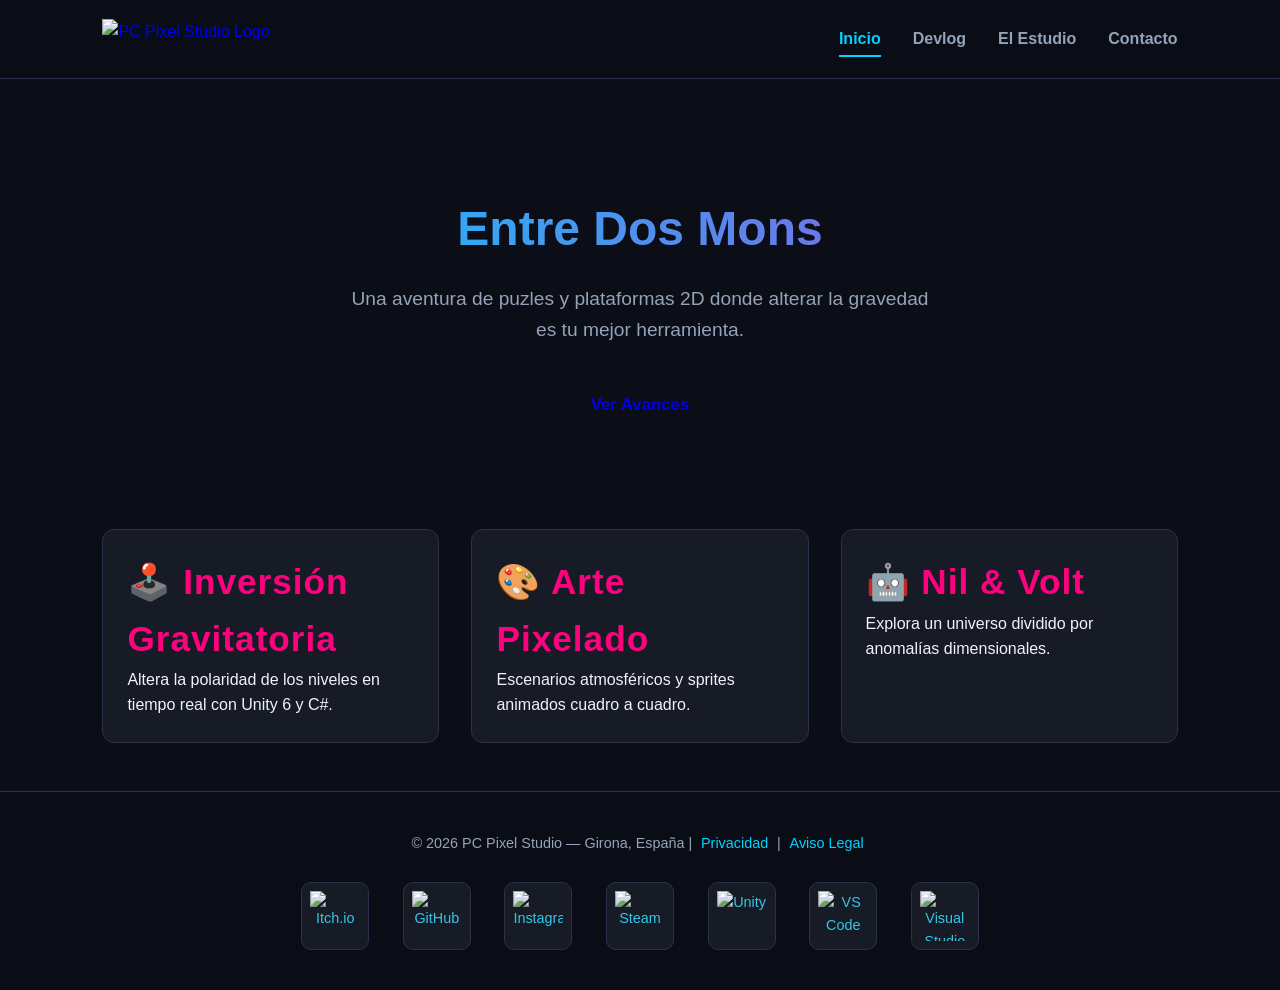
==== index.html @ dc9f1637 "Add files via upload" ====
<!DOCTYPE html>
<html lang="es">
<head>
  <meta charset="UTF-8">
  <meta name="viewport" content="width=device-width, initial-scale=1.0">
  <title>PC Pixel Studio | Entre Dos Mons</title>
  <link rel="stylesheet" href="style.css">


</head>
<body>

  <!-- BARRA DE NAVEGACIÓN CON EL LOGOTIPO -->
  <nav class="navbar">
    <a href="index.html" class="logo-link">
      <img src="LOGOTIP ESTUDIO.png" alt="PC Pixel Studio Logo" class="logo-img">
    </a>
    
    <ul class="nav-links">
      <li><a href="index.html" class="active">Inicio</a></li>
      <li><a href="devlog.html">Devlog</a></li>
      <li><a href="studio.html">El Estudio</a></li>
      <li><a href="contact.html">Contacto</a></li>
    </ul>
  </nav>

  <main>
    <section class="hero">
      <h1>Entre Dos Mons</h1>
      <p>Una aventura de puzles y plataformas 2D donde alterar la gravedad es tu mejor herramienta.</p>
      <a href="devlog.html" class="btn">Ver Avances</a>
    </section>

    

    <div class="grid">
      <div class="card">
        <h3>🕹️ Inversión Gravitatoria</h3>
        <p>Altera la polaridad de los niveles en tiempo real con Unity 6 y C#.</p>
      </div>
      <div class="card">
        <h3>🎨 Arte Pixelado</h3>
        <p>Escenarios atmosféricos y sprites animados cuadro a cuadro.</p>
      </div>
      <div class="card">
        <h3>🤖 Nil & Volt</h3>
        <p>Explora un universo dividido por anomalías dimensionales.</p>
      </div>
    </div>
  </main>

  

  <footer>
  <div class="footer-content">
    <p>&copy; 2026 PC Pixel Studio — Girona, España | <a href="privacy.html">Privacidad</a> | <a href="legal.html">Aviso Legal</a></p>
    
    <!-- Contenedor de iconos tecnológicos y de redes -->
    <div class="footer-icons">
      <a href="https://itch.io" target="_blank" title="Itch.io"><img src="iconos/icon-aviable-itchio.svg" alt="Itch.io"></a>
      <a href="https://github.com" target="_blank" title="GitHub"><img src="iconos/icon-github.png" alt="GitHub"></a>
      <a href="https://instagram.com/pcpixelstudio_oficial" target="_blank" title="Instagram"><img src="iconos/icon-instagram.png" alt="Instagram"></a>
      <a href="https://store.steampowered.com" target="_blank" title="Steam"><img src="iconos/icon-steam.png" alt="Steam"></a>
      <a href="https://unity.com" target="_blank" title="Unity 6"><img src="iconos/icon-unity.png" alt="Unity"></a>
      <a href="https://code.visualstudio.com" target="_blank" title="VS Code"><img src="iconos/icon-vscode.png" alt="VS Code"></a>
      <a href="https://visualstudio.microsoft.com" target="_blank" title="Visual Studio"><img src="iconos/icon-vstudio.png" alt="Visual Studio"></a>
    </div>
  </div>
</footer>

</body>
</html>
---- style.css ----
/* ==========================================
   PC PIXEL STUDIO — ESTILOS GLOBALES WEB
   ========================================== */

:root {
  --bg-color: #0b0d17;
  --card-bg: #161b26;
  --primary: #00d2ff;
  --accent: #9d4edd;
  --text-main: #f0f3f8;
  --text-muted: #94a3b8;
  --border: #2a324b;
}

/* 1. Alata (Cuerpo de texto y lectura general) */
@font-face {
    font-family: 'Alata';
    src: url('../fonts/Alata-Regular.ttf') format('truetype');
    font-weight: 400;
    font-style: normal;
    font-display: swap;
}

/* 2. Boogaloo (Titulares principales / Hero) */
@font-face {
    font-family: 'Boogaloo';
    src: url('../fonts/Boogaloo-Regular.ttf') format('truetype');
    font-weight: 400;
    font-style: normal;
    font-display: swap;
}
/* Lectura principal de la web */
body {
    font-family: 'Alata', sans-serif;
    font-size: 16px;
    line-height: 1.6;
    background-color: #1b1b2f;
    color: #e0e0e0;
}

/* Título de la cabecera / Banner */
h1, .hero-title {
    font-family: 'Boogaloo', cursive, sans-serif;
    font-size: 3.5rem;
    color: #00f5d4; /* Cian neón */
}

/* Títulos de sección estilo Pixel Art */
h2, h3, .pixel-header {
    font-family: 'Upheaval', sans-serif;
    font-size: 2.2rem;
    letter-spacing: 1px;
    color: #ff007f; /* Magenta neón */
}

/* Etiquetas, consolas de comandos o diálogos retro */
.dialogo-box, .retro-hud {
    font-family: 'VT323', monospace;
    font-size: 1.8rem;
    letter-spacing: 1.5px;
}

/* 3. VT323 (Estilo terminal 8-bit / Puntuación / Diálogos) */
@font-face {
    font-family: 'VT323';
    src: url('../fonts/VT323-Regular.ttf') format('truetype');
    font-weight: 400;
    font-style: normal;
    font-display: swap;
}

/* 4. Upheaval (Titulares Pixel Art Retro) */
@font-face {
    font-family: 'Upheaval';
    src: url('../fonts/upheavtt.ttf') format('truetype');
    font-weight: 400;
    font-style: normal;
    font-display: swap;
}

/* RESET GLOBAL (Se corrigió el '-' por '*') */
* {
  margin: 0;
  padding: 0;
  box-sizing: border-box;
  font-family: 'Segoe UI', Tahoma, Geneva, Verdana, sans-serif;
}

body {
  background-color: var(--bg-color);
  color: var(--text-main);
  min-height: 100vh;
  display: flex;
  flex-direction: column;
}

/* NAVBAR MULTIPÁGINA */
.navbar {
  display: flex;
  justify-content: space-between;
  align-items: center;
  padding: 1.2rem 8%;
  background: rgba(11, 13, 23, 0.9);
  backdrop-filter: blur(10px);
  border-bottom: 1px solid var(--border);
  position: sticky;
  top: 0;
  z-index: 1000;
  transition: all 0.3s ease;
}

.logo {
  font-size: 1.4rem;
  font-weight: 800;
  color: var(--primary);
  text-decoration: none;
  letter-spacing: 1px;
}

/* ESTILOS PARA EL LOGOTIPO EN LA NAVBAR */
.logo-link {
  display: inline-flex;
  align-items: center;
  text-decoration: none;
}

.logo-img {
  height: 40px; /* Ajusta la altura según lo grande o pequeño que sea tu diseño */
  width: auto;
  object-fit: contain;
  transition: transform 0.3s ease;
}

.logo-img:hover {
  transform: scale(1.05);
}

.logo span {
  color: var(--accent);
}

.nav-links {
  display: flex;
  list-style: none;
  gap: 2rem;
}

.nav-links a {
  color: var(--text-muted);
  text-decoration: none;
  font-size: 1rem;
  font-weight: 600;
  transition: all 0.3s ease;
  padding: 0.5rem 0;
}

.nav-links a:hover,
.nav-links a.active {
  color: var(--primary);
  border-bottom: 2px solid var(--primary);
}

/* MAIN CONTENT */
main {
  flex: 1;
  padding: 3rem 8%;
}

.hero {
  text-align: center;
  padding: 4rem 1rem;
}

.hero h1 {
  font-size: 3rem;
  margin-bottom: 1rem;
  background: linear-gradient(90deg, var(--primary), var(--accent));
  -webkit-background-clip: text;
  -webkit-text-fill-color: transparent;
}

.hero p {
  color: var(--text-muted);
  font-size: 1.2rem;
  max-width: 600px;
  margin: 0 auto 2rem;
}

/* HERO SECTION & ANOMALÍA DIMENSIONAL */
.hero-section {
  position: relative;
  width: 100%;
  min-height: 80vh;
  display: flex;
  justify-content: center;
  align-items: center;
  text-align: center;
  overflow: hidden;
  background: radial-gradient(circle at center, #131726 0%, #0b0d17 100%);
  margin: -3rem -8.7% 2rem -8.7%; /* Ajuste para ocupar todo el ancho */
}

#anomaly-canvas {
  position: absolute;
  top: 0;
  left: 0;
  width: 100%;
  height: 100%;
  z-index: 1;
  pointer-events: none;
}

.hero-content {
  position: relative;
  z-index: 2;
  max-width: 800px;
  padding: 2.5rem;
  background: rgba(22, 27, 38, 0.5);
  backdrop-filter: blur(12px);
  border: 1px solid rgba(0, 210, 255, 0.2);
  border-radius: 20px;
  box-shadow: 0 0 40px rgba(0, 210, 255, 0.1);
}

.badge {
  display: inline-block;
  padding: 0.4rem 1rem;
  background: rgba(157, 78, 221, 0.2);
  border: 1px solid var(--accent);
  color: #c77dff;
  border-radius: 50px;
  font-size: 0.85rem;
  font-weight: 700;
  letter-spacing: 1.5px;
  margin-bottom: 1.5rem;
  text-transform: uppercase;
}

.hero-title {
  font-size: 3.8rem;
  font-weight: 900;
  letter-spacing: 2px;
  margin-bottom: 1rem;
  background: linear-gradient(135deg, #00d2ff 0%, #9d4edd 100%);
  -webkit-background-clip: text;
  -webkit-text-fill-color: transparent;
  text-shadow: 0 0 30px rgba(0, 210, 255, 0.3);
}

.hero-subtitle {
  color: var(--text-muted);
  font-size: 1.25rem;
  line-height: 1.6;
  margin-bottom: 2.5rem;
}

/* CARDS & GRID */
.grid {
  display: grid;
  grid-template-columns: repeat(auto-fit, minmax(280px, 1fr));
  gap: 2rem;
  margin-top: 2rem;
}

.card {
  background: var(--card-bg);
  border: 1px solid var(--border);
  border-radius: 12px;
  padding: 1.5rem;
  transition: transform 0.3s ease, border-color 0.3s ease;
}

.card:hover {
  transform: translateY(-5px);
  border-color: var(--primary);
}

/* BOTONES CON EFECTO GLOW (Fusionados y unificados) */
.hero-buttons {
  display: flex;
  gap: 1.5rem;
  justify-content: center;
  flex-wrap: wrap;
}

.btn {
  display: inline-flex;
  align-items: center;
  gap: 0.6rem;
  padding: 0.9rem 2.2rem;
  font-size: 1.05rem;
  font-weight: 700;
  border-radius: 10px;
  text-decoration: none;
  transition: all 0.3s ease;
  cursor: pointer;
  border: none;
}

.btn-primary {
  background: linear-gradient(90deg, #00d2ff, #0077ff);
  color: #0b0d17;
  box-shadow: 0 0 20px rgba(0, 210, 255, 0.4);
}

.btn-primary:hover {
  transform: translateY(-3px);
  box-shadow: 0 0 35px rgba(0, 210, 255, 0.7);
  opacity: 0.95;
}

.btn-secondary {
  background: rgba(22, 27, 38, 0.8);
  color: var(--text-main);
  border: 1px solid var(--border);
}

.btn-secondary:hover {
  transform: translateY(-3px);
  border-color: var(--accent);
  box-shadow: 0 0 25px rgba(157, 78, 221, 0.4);
  color: #c77dff;
}

/* FOOTER & SOCIAL/TECH ICONS */
footer {
  text-align: center;
  padding: 2.5rem 2rem;
  border-top: 1px solid var(--border);
  background: rgba(11, 13, 23, 0.95);
  color: var(--text-muted);
  font-size: 0.9rem;
}

.footer-content {
  display: flex;
  flex-direction: column;
  align-items: center;
  gap: 1.2rem;
  max-width: 1200px;
  margin: 0 auto;
}

.footer-icons {
  display: flex;
  justify-content: center;
  align-items: center;
  gap: 1.5rem;
  flex-wrap: wrap;
  margin-top: 0.5rem;
}

.footer-icons a {
  display: inline-flex;
  padding: 0.5rem;
  background: var(--card-bg);
  border: 1px solid var(--border);
  border-radius: 10px;
  transition: all 0.3s ease;
}

.footer-icons img {
  width: 50px;
  height: 50px;
  object-fit: contain;
  filter: grayscale(30%);
  transition: filter 0.3s ease;
}

.footer-icons a:hover {
  transform: translateY(-4px);
  border-color: var(--primary);
  box-shadow: 0 0 15px rgba(0, 210, 255, 0.3);
}

.footer-icons a:hover img {
  filter: grayscale(0%);
}

/* PÁGINAS LEGALES (PRIVACIDAD & AVISO LEGAL) */
.legal-container {
  max-width: 900px;
  margin: 0 auto;
  padding: 2rem;
  background: var(--card-bg);
  border: 1px solid var(--border);
  border-radius: 16px;
  box-shadow: 0 0 30px rgba(0, 0, 0, 0.4);
}

.legal-container h1 {
  font-size: 2.5rem;
  color: var(--primary);
  margin-bottom: 0.5rem;
}

.last-update {
  color: var(--text-muted);
  font-size: 0.9rem;
  margin-bottom: 2rem;
  border-bottom: 1px solid var(--border);
  padding-bottom: 1rem;
}

.legal-content h2 {
  font-size: 1.4rem;
  color: #c77dff;
  margin: 1.8rem 0 0.8rem 0;
}

.legal-content p {
  color: var(--text-main);
  line-height: 1.7;
  margin-bottom: 1rem;
}

.legal-content ul {
  margin: 0.8rem 0 1.2rem 1.5rem;
  color: var(--text-muted);
}

.legal-content li {
  margin-bottom: 0.5rem;
  line-height: 1.6;
}

footer a {
  color: var(--primary);
  text-decoration: none;
  margin: 0 0.3rem;
  transition: color 0.3s ease;
}

footer a:hover {
  color: var(--accent);
  text-decoration: underline;
}

/* Contenedor del cargador */
.css-loader {
  position: relative;
  width: 80px;
  height: 80px;
}

/* Barras con color violeta neón y sombra brillante */
.css-loader div {
  position: absolute;
  width: 8px;
  height: 22px;
  background: #7c6fff;
  border-radius: 4px;
  top: 0;
  left: 50%;
  margin-left: -4px;
  transform-origin: 50% 40px;
  box-shadow: 0 0 10px rgba(124, 111, 255, 0.6);
  animation: fade 0.8s linear infinite;
}

.css-loader div:nth-child(1) { transform: rotate(0deg); animation-delay: 0s; }
.css-loader div:nth-child(2) { transform: rotate(45deg); animation-delay: 0.1s; }
.css-loader div:nth-child(3) { transform: rotate(90deg); animation-delay: 0.2s; }
.css-loader div:nth-child(4) { transform: rotate(135deg); animation-delay: 0.3s; }
.css-loader div:nth-child(5) { transform: rotate(180deg); animation-delay: 0.4s; }
.css-loader div:nth-child(6) { transform: rotate(225deg); animation-delay: 0.5s; }
.css-loader div:nth-child(7) { transform: rotate(270deg); animation-delay: 0.6s; }
.css-loader div:nth-child(8) { transform: rotate(315deg); animation-delay: 0.7s; }

@keyframes fade {
  0%, 39%, 100% { opacity: 0.15; }
  40% { opacity: 1; filter: drop-shadow(0 0 8px #7c6fff); }
}
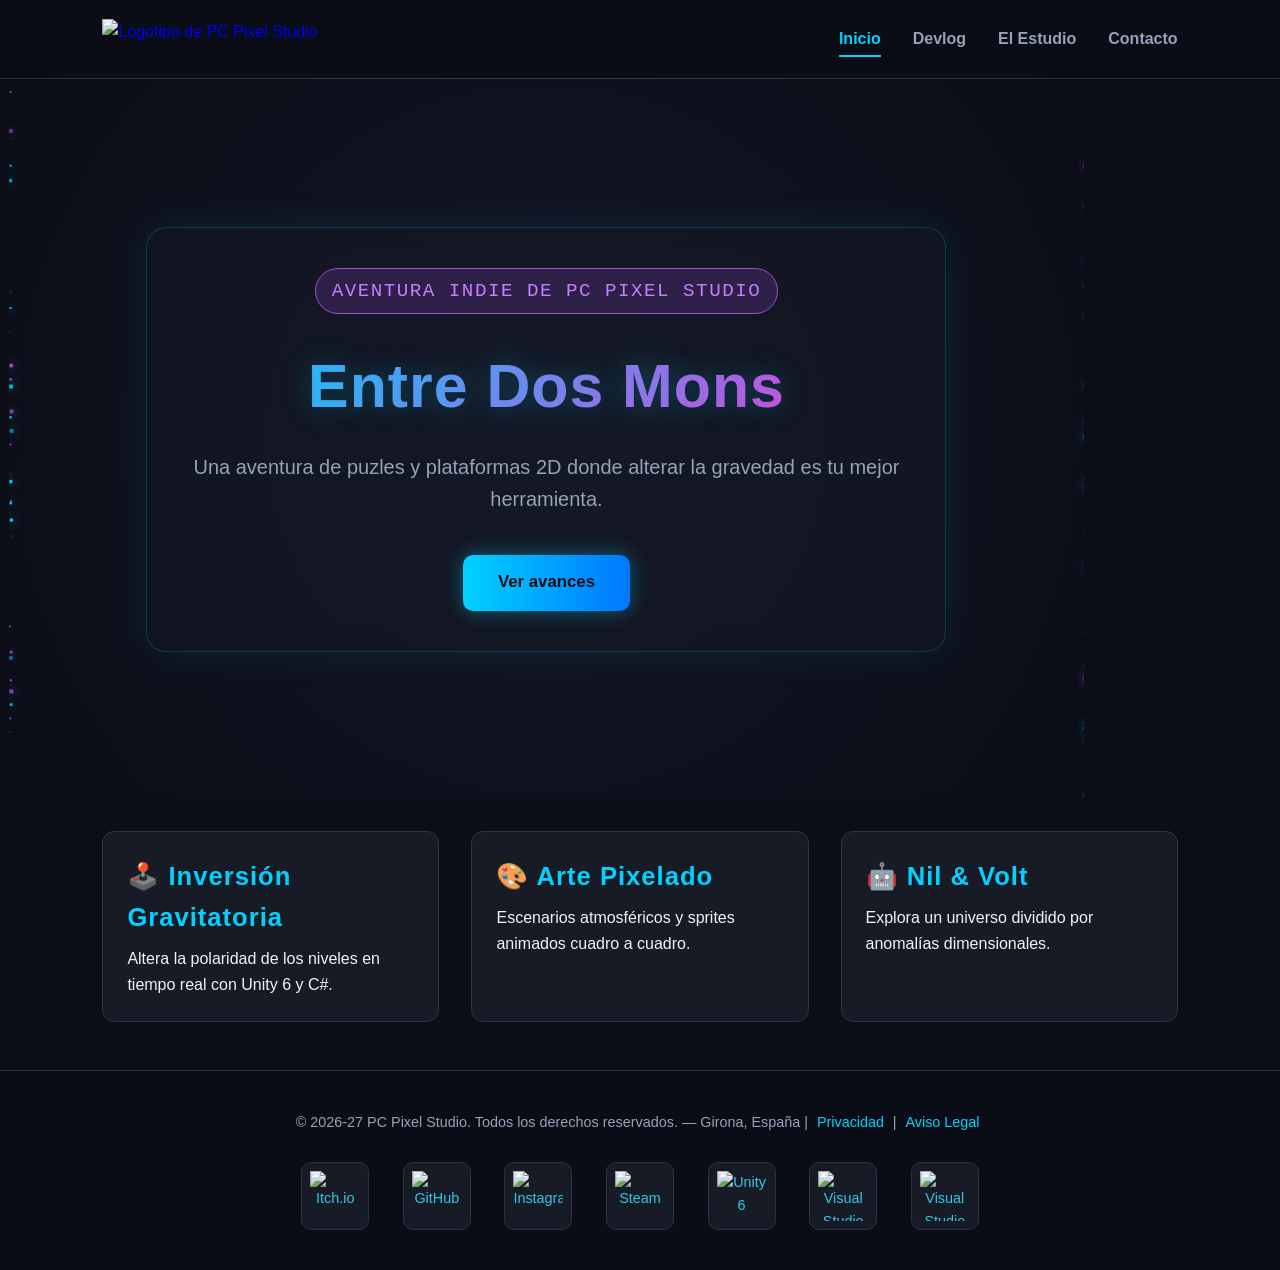
==== commit 6de5f6a4: "PRIMERA SUBIDA!" ====
--- a/index.html
+++ b/index.html
@@ -3,70 +3,74 @@
 <head>
   <meta charset="UTF-8">
   <meta name="viewport" content="width=device-width, initial-scale=1.0">
+  <meta name="description" content="Descubre Entre Dos Mons, la aventura indie de puzles y plataformas 2D de PC Pixel Studio donde alterar la gravedad cambia cada nivel.">
+  <meta property="og:title" content="Entre Dos Mons | PC Pixel Studio">
+  <meta property="og:description" content="Una aventura indie de puzles y plataformas 2D donde alterar la gravedad es tu mejor herramienta.">
+  <meta property="og:type" content="website">
   <title>PC Pixel Studio | Entre Dos Mons</title>
   <link rel="stylesheet" href="style.css">
-
-
 </head>
 <body>
+  <header>
+    <nav class="navbar" aria-label="Navegación principal">
+      <a href="index.html" class="logo-link" aria-label="PC Pixel Studio, página de inicio">
+        <img src="estudio/LOGOTIP ESTUDIO.png" alt="Logotipo de PC Pixel Studio" class="logo-img">
+      </a>
 
-  <!-- BARRA DE NAVEGACIÓN CON EL LOGOTIPO -->
-  <nav class="navbar">
-    <a href="index.html" class="logo-link">
-      <img src="LOGOTIP ESTUDIO.png" alt="PC Pixel Studio Logo" class="logo-img">
-    </a>
-    
-    <ul class="nav-links">
-      <li><a href="index.html" class="active">Inicio</a></li>
-      <li><a href="devlog.html">Devlog</a></li>
-      <li><a href="studio.html">El Estudio</a></li>
-      <li><a href="contact.html">Contacto</a></li>
-    </ul>
-  </nav>
+      <ul class="nav-links">
+        <li><a href="index.html" class="active" aria-current="page">Inicio</a></li>
+        <li><a href="devlog.html">Devlog</a></li>
+        <li><a href="studio.html">El Estudio</a></li>
+        <li><a href="contact.html">Contacto</a></li>
+      </ul>
+    </nav>
+  </header>
 
   <main>
-    <section class="hero">
-      <h1>Entre Dos Mons</h1>
-      <p>Una aventura de puzles y plataformas 2D donde alterar la gravedad es tu mejor herramienta.</p>
-      <a href="devlog.html" class="btn">Ver Avances</a>
+    <section class="hero-section" aria-labelledby="hero-title">
+      <canvas id="anomaly-canvas" aria-hidden="true"></canvas>
+      <div class="hero-content">
+        <span class="badge">Aventura indie de PC Pixel Studio</span>
+        <h1 id="hero-title" class="hero-title">Entre Dos Mons</h1>
+        <p class="hero-subtitle">Una aventura de puzles y plataformas 2D donde alterar la gravedad es tu mejor herramienta.</p>
+        <div class="hero-buttons">
+          <a href="devlog.html" class="btn btn-primary">Ver avances</a>
+        </div>
+      </div>
     </section>
 
-    
-
-    <div class="grid">
-      <div class="card">
+    <section class="grid" aria-label="Características principales del juego">
+      <article class="card">
         <h3>🕹️ Inversión Gravitatoria</h3>
         <p>Altera la polaridad de los niveles en tiempo real con Unity 6 y C#.</p>
-      </div>
-      <div class="card">
+      </article>
+      <article class="card">
         <h3>🎨 Arte Pixelado</h3>
         <p>Escenarios atmosféricos y sprites animados cuadro a cuadro.</p>
-      </div>
-      <div class="card">
+      </article>
+      <article class="card">
         <h3>🤖 Nil & Volt</h3>
         <p>Explora un universo dividido por anomalías dimensionales.</p>
-      </div>
-    </div>
+      </article>
+    </section>
   </main>
 
-  
+  <footer>
+    <div class="footer-content">
+      <p>&copy; 2026-27 PC Pixel Studio. Todos los derechos reservados. — Girona, España | <a href="privacy.html">Privacidad</a> | <a href="legal.html">Aviso Legal</a></p>
 
-  <footer>
-  <div class="footer-content">
-    <p>&copy; 2026 PC Pixel Studio — Girona, España | <a href="privacy.html">Privacidad</a> | <a href="legal.html">Aviso Legal</a></p>
-    
-    <!-- Contenedor de iconos tecnológicos y de redes -->
-    <div class="footer-icons">
-      <a href="https://itch.io" target="_blank" title="Itch.io"><img src="iconos/icon-aviable-itchio.svg" alt="Itch.io"></a>
-      <a href="https://github.com" target="_blank" title="GitHub"><img src="iconos/icon-github.png" alt="GitHub"></a>
-      <a href="https://instagram.com/pcpixelstudio_oficial" target="_blank" title="Instagram"><img src="iconos/icon-instagram.png" alt="Instagram"></a>
-      <a href="https://store.steampowered.com" target="_blank" title="Steam"><img src="iconos/icon-steam.png" alt="Steam"></a>
-      <a href="https://unity.com" target="_blank" title="Unity 6"><img src="iconos/icon-unity.png" alt="Unity"></a>
-      <a href="https://code.visualstudio.com" target="_blank" title="VS Code"><img src="iconos/icon-vscode.png" alt="VS Code"></a>
-      <a href="https://visualstudio.microsoft.com" target="_blank" title="Visual Studio"><img src="iconos/icon-vstudio.png" alt="Visual Studio"></a>
+      <nav class="footer-icons" aria-label="Redes sociales y herramientas">
+        <a href="https://itch.io" target="_blank" rel="noopener noreferrer" title="Itch.io" aria-label="Visitar PC Pixel Studio en Itch.io"><img src="iconos/icon-aviable-itchio.svg" alt="Itch.io"></a>
+        <a href="https://github.com" target="_blank" rel="noopener noreferrer" title="GitHub" aria-label="Visitar PC Pixel Studio en GitHub"><img src="iconos/icon-github.png" alt="GitHub"></a>
+        <a href="https://instagram.com/pcpixelstudio_oficial" target="_blank" rel="noopener noreferrer" title="Instagram" aria-label="Visitar PC Pixel Studio en Instagram"><img src="iconos/icon-instagram.png" alt="Instagram"></a>
+        <a href="https://store.steampowered.com" target="_blank" rel="noopener noreferrer" title="Steam" aria-label="Visitar Steam"><img src="iconos/icon-steam.png" alt="Steam"></a>
+        <a href="https://unity.com" target="_blank" rel="noopener noreferrer" title="Unity 6" aria-label="Visitar Unity 6"><img src="iconos/icon-unity.png" alt="Unity 6"></a>
+        <a href="https://code.visualstudio.com" target="_blank" rel="noopener noreferrer" title="VS Code" aria-label="Visitar Visual Studio Code"><img src="iconos/icon-vscode.png" alt="Visual Studio Code"></a>
+        <a href="https://visualstudio.microsoft.com" target="_blank" rel="noopener noreferrer" title="Visual Studio" aria-label="Visitar Visual Studio"><img src="iconos/icon-vstudio.png" alt="Visual Studio"></a>
+      </nav>
     </div>
-  </div>
-</footer>
+  </footer>
 
+  <script src="script.js"></script>
 </body>
 </html>
--- a/style.css
+++ b/style.css
@@ -12,78 +12,54 @@
   --border: #2a324b;
 }
 
+/* ==========================================
+   CARGA DE FUENTES LOCALES (@font-face)
+   ========================================== */
+
 /* 1. Alata (Cuerpo de texto y lectura general) */
 @font-face {
-    font-family: 'Alata';
-    src: url('../fonts/Alata-Regular.ttf') format('truetype');
-    font-weight: 400;
-    font-style: normal;
-    font-display: swap;
-}
-
-/* 2. Boogaloo (Titulares principales / Hero) */
+  font-family: 'Alata';
+  src: url('fonts/Alata-Regular.ttf') format('truetype');
+  font-weight: 400;
+  font-style: normal;
+  font-display: swap;
+}
+
+/* 2. Boogaloo (Titulares principales / Hero / Logotipos) */
 @font-face {
-    font-family: 'Boogaloo';
-    src: url('../fonts/Boogaloo-Regular.ttf') format('truetype');
-    font-weight: 400;
-    font-style: normal;
-    font-display: swap;
-}
-/* Lectura principal de la web */
-body {
-    font-family: 'Alata', sans-serif;
-    font-size: 16px;
-    line-height: 1.6;
-    background-color: #1b1b2f;
-    color: #e0e0e0;
-}
-
-/* Título de la cabecera / Banner */
-h1, .hero-title {
-    font-family: 'Boogaloo', cursive, sans-serif;
-    font-size: 3.5rem;
-    color: #00f5d4; /* Cian neón */
-}
-
-/* Títulos de sección estilo Pixel Art */
-h2, h3, .pixel-header {
-    font-family: 'Upheaval', sans-serif;
-    font-size: 2.2rem;
-    letter-spacing: 1px;
-    color: #ff007f; /* Magenta neón */
-}
-
-/* Etiquetas, consolas de comandos o diálogos retro */
-.dialogo-box, .retro-hud {
-    font-family: 'VT323', monospace;
-    font-size: 1.8rem;
-    letter-spacing: 1.5px;
-}
-
-/* 3. VT323 (Estilo terminal 8-bit / Puntuación / Diálogos) */
+  font-family: 'Boogaloo';
+  src: url('fonts/Boogaloo-Regular.ttf') format('truetype');
+  font-weight: 400;
+  font-style: normal;
+  font-display: swap;
+}
+
+/* 3. VT323 (Estilo terminal 8-bit / Badges / HUD) */
 @font-face {
-    font-family: 'VT323';
-    src: url('../fonts/VT323-Regular.ttf') format('truetype');
-    font-weight: 400;
-    font-style: normal;
-    font-display: swap;
-}
-
-/* 4. Upheaval (Titulares Pixel Art Retro) */
+  font-family: 'VT323';
+  src: url('fonts/VT323-Regular.ttf') format('truetype');
+  font-weight: 400;
+  font-style: normal;
+  font-display: swap;
+}
+
+/* 4. Upheaval (Titulares Pixel Art Retro para H2 y H3) */
 @font-face {
-    font-family: 'Upheaval';
-    src: url('../fonts/upheavtt.ttf') format('truetype');
-    font-weight: 400;
-    font-style: normal;
-    font-display: swap;
-}
-
-/* RESET GLOBAL (Se corrigió el '-' por '*') */
+  font-family: 'Upheaval';
+  src: url('fonts/upheavtt.ttf') format('truetype');
+  font-weight: 400;
+  font-style: normal;
+  font-display: swap;
+}
+
+/* ==========================================
+   RESET & JERARQUÍA DE TIPOGRAFÍAS
+   ========================================== */
+
 * {
   margin: 0;
   padding: 0;
   box-sizing: border-box;
-  font-family: 'Segoe UI', Tahoma, Geneva, Verdana, sans-serif;
 }
 
 body {
@@ -92,6 +68,26 @@
   min-height: 100vh;
   display: flex;
   flex-direction: column;
+  font-family: 'Alata', sans-serif;
+  font-size: 16px;
+  line-height: 1.6;
+}
+
+/* Asignación global de fuentes por jerarquía */
+h1, .hero-title, .logo {
+  font-family: 'Boogaloo', cursive, sans-serif;
+  letter-spacing: 1px;
+}
+
+h2, h3, .pixel-header {
+  font-family: 'Upheaval', sans-serif;
+  letter-spacing: 1px;
+}
+
+small, .badge, .retro-hud, .dialogo-box {
+  font-family: 'VT323', monospace;
+  font-size: 1.2rem;
+  letter-spacing: 1.5px;
 }
 
 /* NAVBAR MULTIPÁGINA */
@@ -110,14 +106,12 @@
 }
 
 .logo {
-  font-size: 1.4rem;
+  font-size: 1.6rem;
   font-weight: 800;
   color: var(--primary);
   text-decoration: none;
-  letter-spacing: 1px;
-}
-
-/* ESTILOS PARA EL LOGOTIPO EN LA NAVBAR */
+}
+
 .logo-link {
   display: inline-flex;
   align-items: center;
@@ -125,7 +119,7 @@
 }
 
 .logo-img {
-  height: 40px; /* Ajusta la altura según lo grande o pequeño que sea tu diseño */
+  height: 40px;
   width: auto;
   object-fit: contain;
   transition: transform 0.3s ease;
@@ -172,7 +166,7 @@
 }
 
 .hero h1 {
-  font-size: 3rem;
+  font-size: 3.5rem;
   margin-bottom: 1rem;
   background: linear-gradient(90deg, var(--primary), var(--accent));
   -webkit-background-clip: text;
@@ -197,7 +191,7 @@
   text-align: center;
   overflow: hidden;
   background: radial-gradient(circle at center, #131726 0%, #0b0d17 100%);
-  margin: -3rem -8.7% 2rem -8.7%; /* Ajuste para ocupar todo el ancho */
+  margin: -3rem -8.7% 2rem -8.7%;
 }
 
 #anomaly-canvas {
@@ -229,9 +223,6 @@
   border: 1px solid var(--accent);
   color: #c77dff;
   border-radius: 50px;
-  font-size: 0.85rem;
-  font-weight: 700;
-  letter-spacing: 1.5px;
   margin-bottom: 1.5rem;
   text-transform: uppercase;
 }
@@ -239,9 +230,9 @@
 .hero-title {
   font-size: 3.8rem;
   font-weight: 900;
-  letter-spacing: 2px;
   margin-bottom: 1rem;
-  background: linear-gradient(135deg, #00d2ff 0%, #9d4edd 100%);
+  background: linear-gradient(135deg, #00d2ff 0%, #ff2bd6 100%);
+  background-clip: text;
   -webkit-background-clip: text;
   -webkit-text-fill-color: transparent;
   text-shadow: 0 0 30px rgba(0, 210, 255, 0.3);
@@ -275,7 +266,13 @@
   border-color: var(--primary);
 }
 
-/* BOTONES CON EFECTO GLOW (Fusionados y unificados) */
+.card h3 {
+  font-size: 1.6rem;
+  color: var(--primary);
+  margin-bottom: 0.5rem;
+}
+
+/* BOTONES */
 .hero-buttons {
   display: flex;
   gap: 1.5rem;
@@ -322,7 +319,7 @@
   color: #c77dff;
 }
 
-/* FOOTER & SOCIAL/TECH ICONS */
+/* FOOTER */
 footer {
   text-align: center;
   padding: 2.5rem 2rem;
@@ -377,7 +374,19 @@
   filter: grayscale(0%);
 }
 
-/* PÁGINAS LEGALES (PRIVACIDAD & AVISO LEGAL) */
+footer a {
+  color: var(--primary);
+  text-decoration: none;
+  margin: 0 0.3rem;
+  transition: color 0.3s ease;
+}
+
+footer a:hover {
+  color: var(--accent);
+  text-decoration: underline;
+}
+
+/* PÁGINAS LEGALES */
 .legal-container {
   max-width: 900px;
   margin: 0 auto;
@@ -403,7 +412,7 @@
 }
 
 .legal-content h2 {
-  font-size: 1.4rem;
+  font-size: 1.6rem;
   color: #c77dff;
   margin: 1.8rem 0 0.8rem 0;
 }
@@ -422,52 +431,4 @@
 .legal-content li {
   margin-bottom: 0.5rem;
   line-height: 1.6;
-}
-
-footer a {
-  color: var(--primary);
-  text-decoration: none;
-  margin: 0 0.3rem;
-  transition: color 0.3s ease;
-}
-
-footer a:hover {
-  color: var(--accent);
-  text-decoration: underline;
-}
-
-/* Contenedor del cargador */
-.css-loader {
-  position: relative;
-  width: 80px;
-  height: 80px;
-}
-
-/* Barras con color violeta neón y sombra brillante */
-.css-loader div {
-  position: absolute;
-  width: 8px;
-  height: 22px;
-  background: #7c6fff;
-  border-radius: 4px;
-  top: 0;
-  left: 50%;
-  margin-left: -4px;
-  transform-origin: 50% 40px;
-  box-shadow: 0 0 10px rgba(124, 111, 255, 0.6);
-  animation: fade 0.8s linear infinite;
-}
-
-.css-loader div:nth-child(1) { transform: rotate(0deg); animation-delay: 0s; }
-.css-loader div:nth-child(2) { transform: rotate(45deg); animation-delay: 0.1s; }
-.css-loader div:nth-child(3) { transform: rotate(90deg); animation-delay: 0.2s; }
-.css-loader div:nth-child(4) { transform: rotate(135deg); animation-delay: 0.3s; }
-.css-loader div:nth-child(5) { transform: rotate(180deg); animation-delay: 0.4s; }
-.css-loader div:nth-child(6) { transform: rotate(225deg); animation-delay: 0.5s; }
-.css-loader div:nth-child(7) { transform: rotate(270deg); animation-delay: 0.6s; }
-.css-loader div:nth-child(8) { transform: rotate(315deg); animation-delay: 0.7s; }
-
-@keyframes fade {
-  0%, 39%, 100% { opacity: 0.15; }
-  40% { opacity: 1; filter: drop-shadow(0 0 8px #7c6fff); }
 }
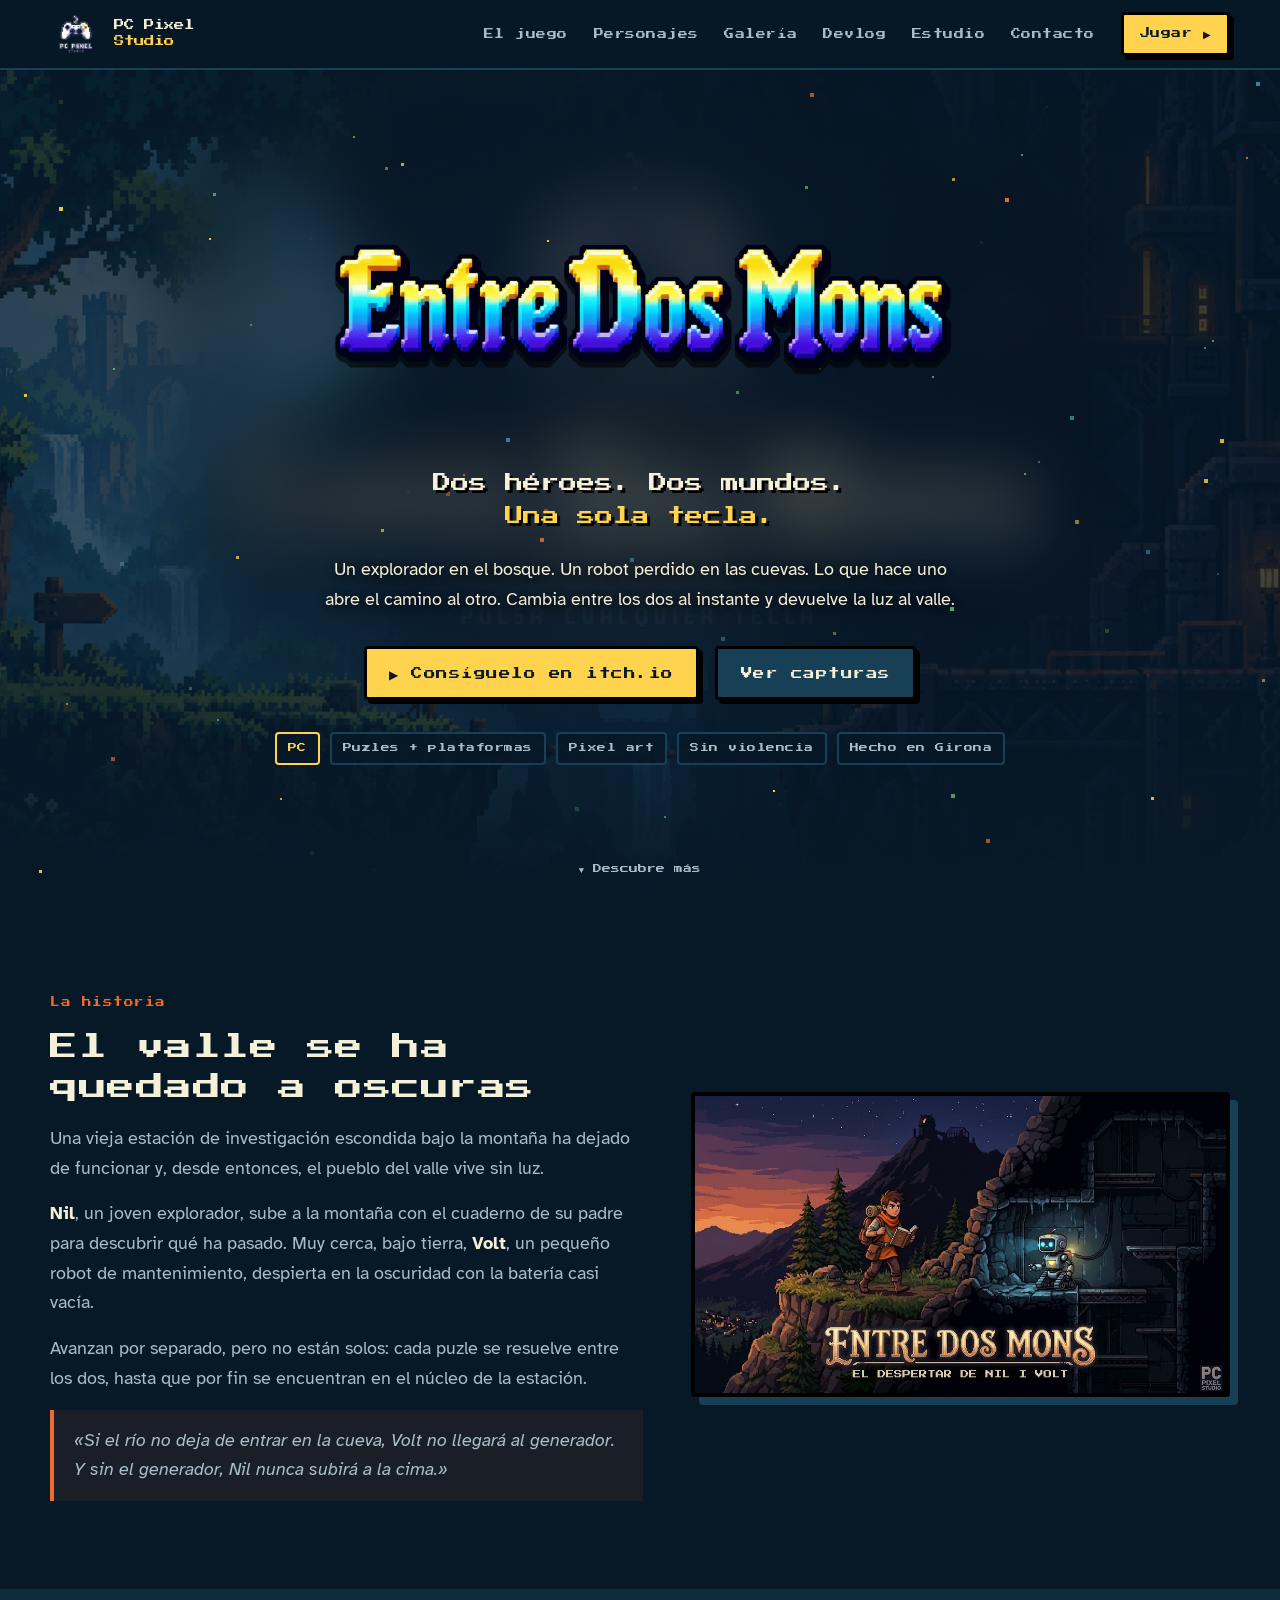
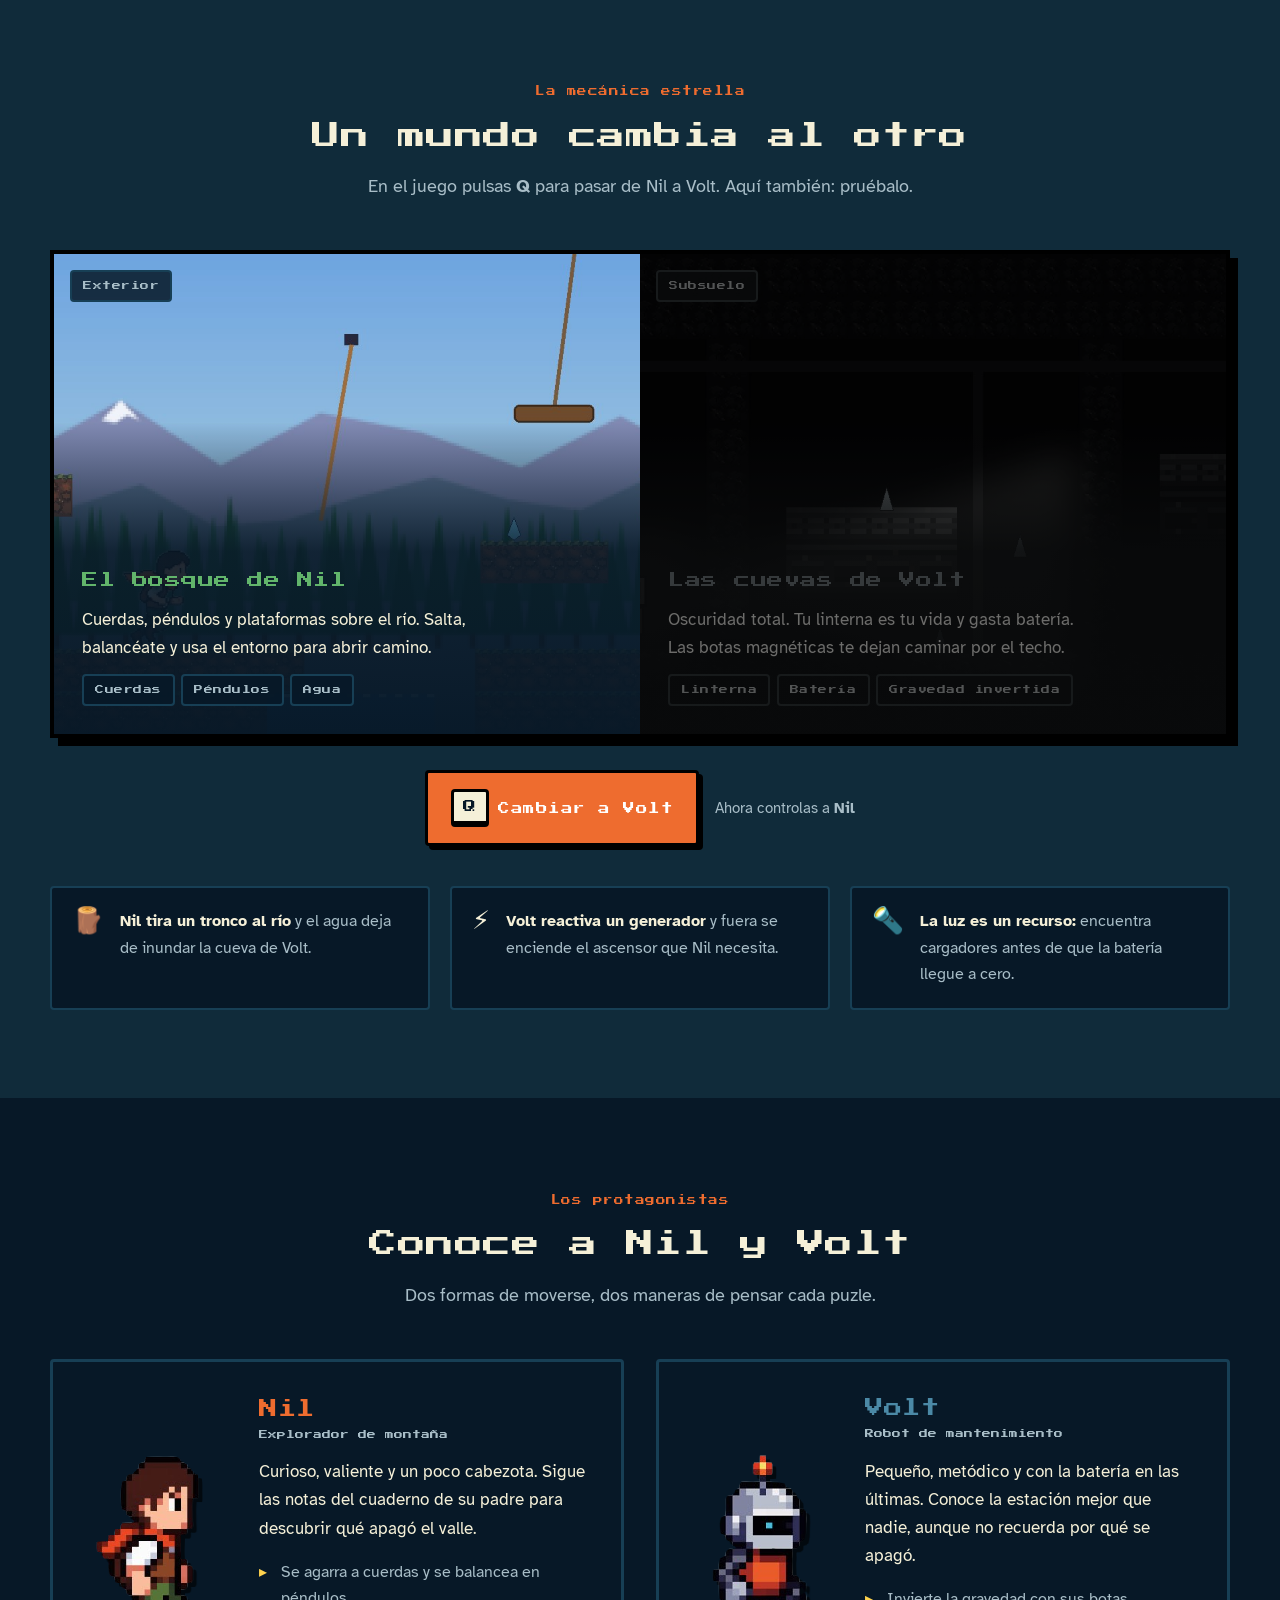
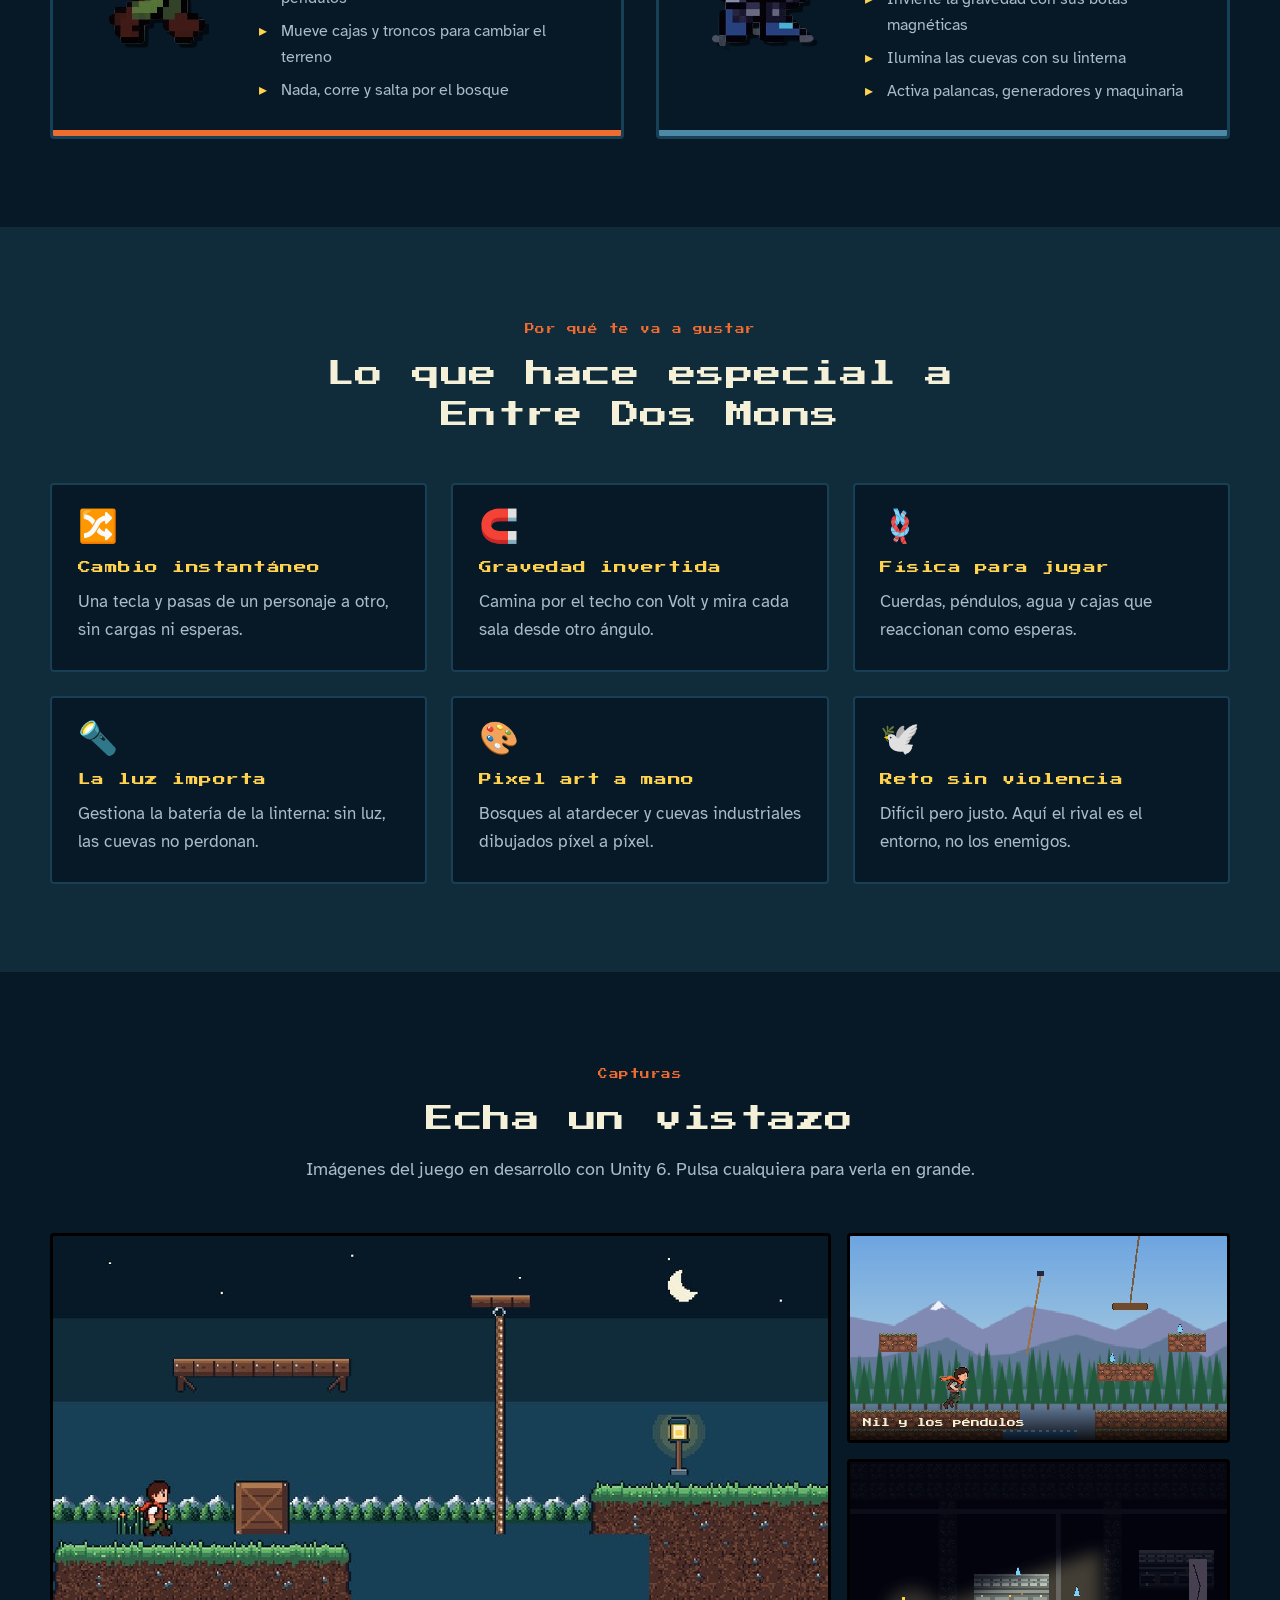
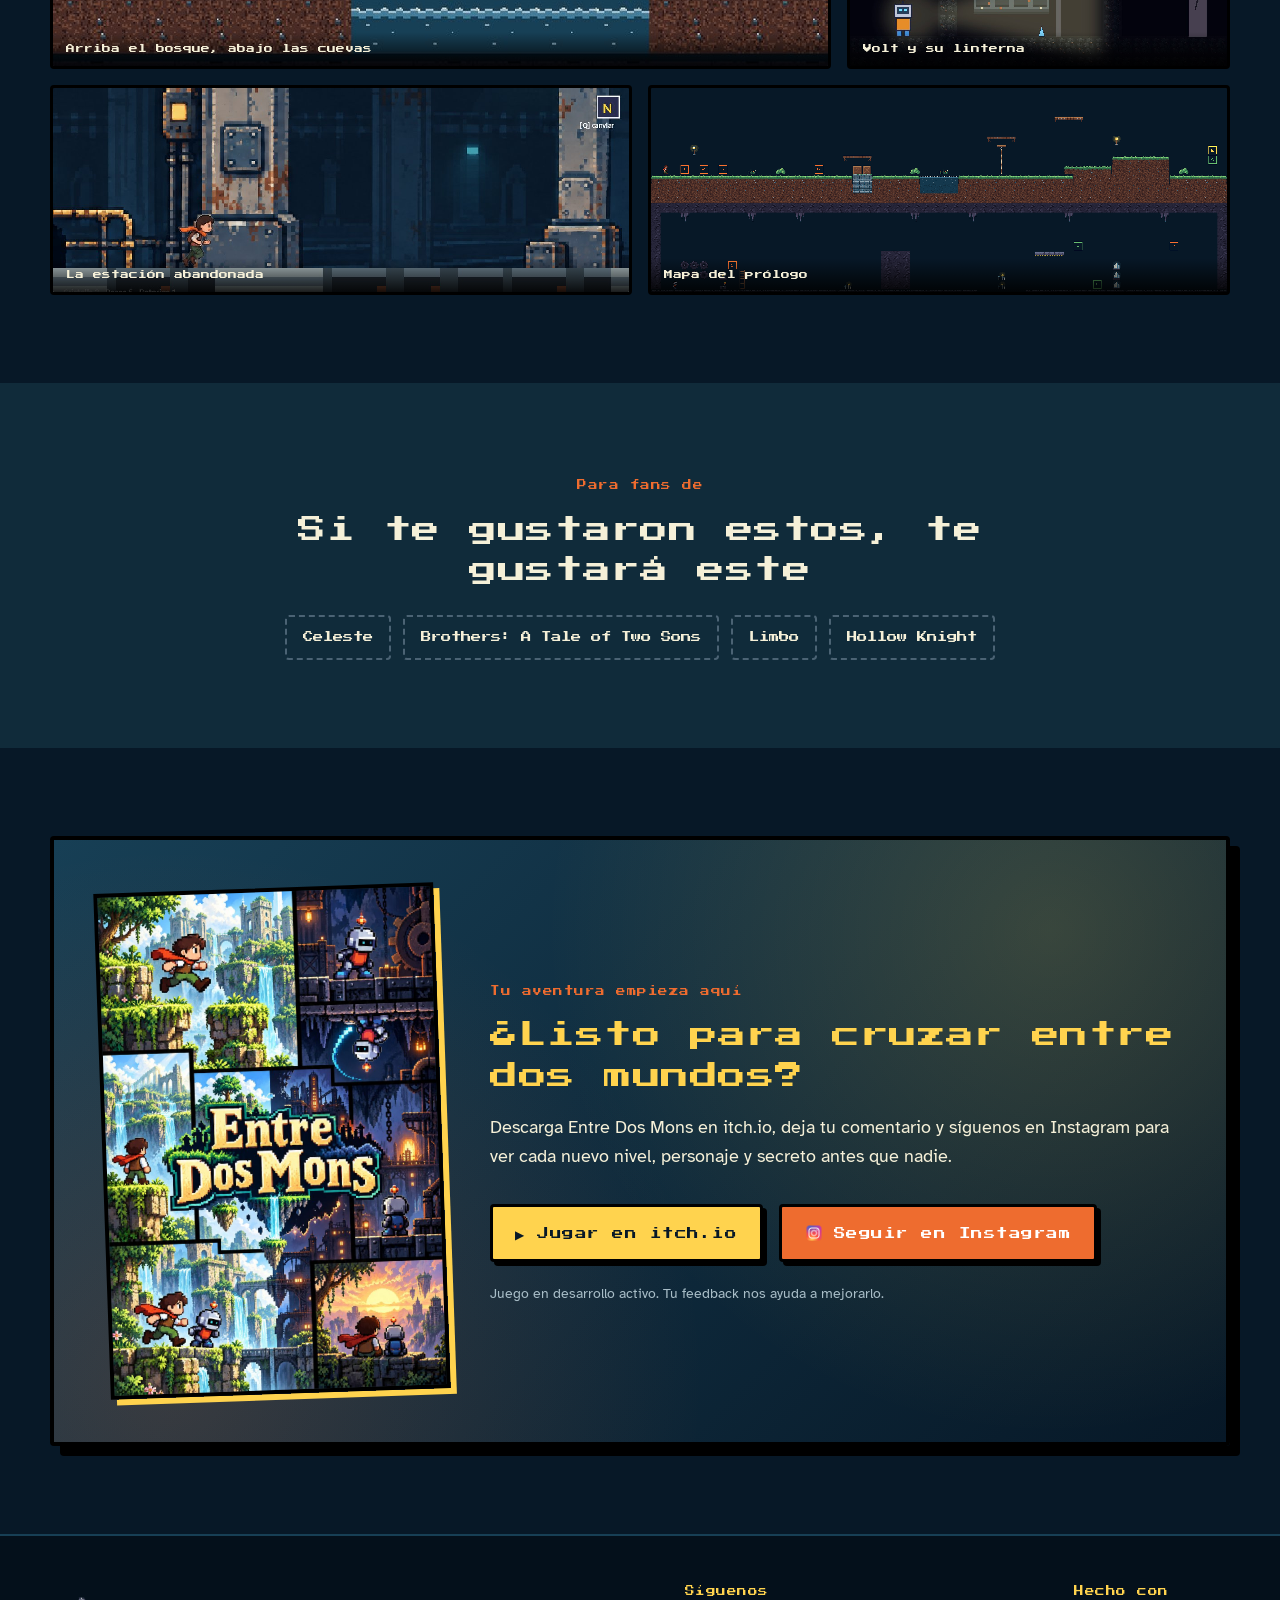
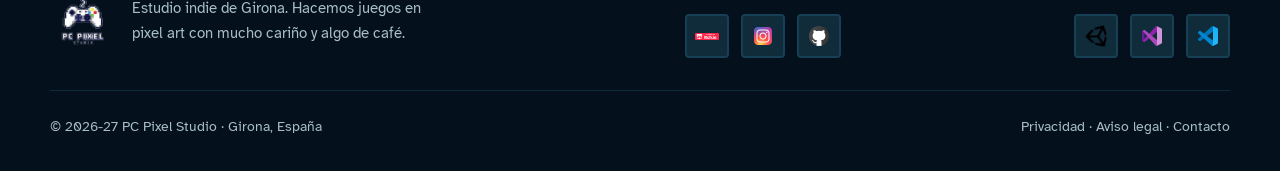
==== commit c1dacd9f: "Rediseña la web como landing para atraer jugadores a Entre Dos Mons - Portada nueva con arte del jue" ====
--- a/index.html
+++ b/index.html
@@ -1,76 +1,283 @@
-<!DOCTYPE html>
-<html lang="es">
-<head>
-  <meta charset="UTF-8">
-  <meta name="viewport" content="width=device-width, initial-scale=1.0">
-  <meta name="description" content="Descubre Entre Dos Mons, la aventura indie de puzles y plataformas 2D de PC Pixel Studio donde alterar la gravedad cambia cada nivel.">
-  <meta property="og:title" content="Entre Dos Mons | PC Pixel Studio">
-  <meta property="og:description" content="Una aventura indie de puzles y plataformas 2D donde alterar la gravedad es tu mejor herramienta.">
-  <meta property="og:type" content="website">
-  <title>PC Pixel Studio | Entre Dos Mons</title>
-  <link rel="stylesheet" href="style.css">
-</head>
-<body>
-  <header>
-    <nav class="navbar" aria-label="Navegación principal">
-      <a href="index.html" class="logo-link" aria-label="PC Pixel Studio, página de inicio">
-        <img src="estudio/LOGOTIP ESTUDIO.png" alt="Logotipo de PC Pixel Studio" class="logo-img">
-      </a>
-
-      <ul class="nav-links">
-        <li><a href="index.html" class="active" aria-current="page">Inicio</a></li>
-        <li><a href="devlog.html">Devlog</a></li>
-        <li><a href="studio.html">El Estudio</a></li>
-        <li><a href="contact.html">Contacto</a></li>
-      </ul>
-    </nav>
-  </header>
-
-  <main>
-    <section class="hero-section" aria-labelledby="hero-title">
-      <canvas id="anomaly-canvas" aria-hidden="true"></canvas>
-      <div class="hero-content">
-        <span class="badge">Aventura indie de PC Pixel Studio</span>
-        <h1 id="hero-title" class="hero-title">Entre Dos Mons</h1>
-        <p class="hero-subtitle">Una aventura de puzles y plataformas 2D donde alterar la gravedad es tu mejor herramienta.</p>
-        <div class="hero-buttons">
-          <a href="devlog.html" class="btn btn-primary">Ver avances</a>
-        </div>
-      </div>
-    </section>
-
-    <section class="grid" aria-label="Características principales del juego">
-      <article class="card">
-        <h3>🕹️ Inversión Gravitatoria</h3>
-        <p>Altera la polaridad de los niveles en tiempo real con Unity 6 y C#.</p>
-      </article>
-      <article class="card">
-        <h3>🎨 Arte Pixelado</h3>
-        <p>Escenarios atmosféricos y sprites animados cuadro a cuadro.</p>
-      </article>
-      <article class="card">
-        <h3>🤖 Nil & Volt</h3>
-        <p>Explora un universo dividido por anomalías dimensionales.</p>
-      </article>
-    </section>
-  </main>
-
-  <footer>
-    <div class="footer-content">
-      <p>&copy; 2026-27 PC Pixel Studio. Todos los derechos reservados. — Girona, España | <a href="privacy.html">Privacidad</a> | <a href="legal.html">Aviso Legal</a></p>
-
-      <nav class="footer-icons" aria-label="Redes sociales y herramientas">
-        <a href="https://itch.io" target="_blank" rel="noopener noreferrer" title="Itch.io" aria-label="Visitar PC Pixel Studio en Itch.io"><img src="iconos/icon-aviable-itchio.svg" alt="Itch.io"></a>
-        <a href="https://github.com" target="_blank" rel="noopener noreferrer" title="GitHub" aria-label="Visitar PC Pixel Studio en GitHub"><img src="iconos/icon-github.png" alt="GitHub"></a>
-        <a href="https://instagram.com/pcpixelstudio_oficial" target="_blank" rel="noopener noreferrer" title="Instagram" aria-label="Visitar PC Pixel Studio en Instagram"><img src="iconos/icon-instagram.png" alt="Instagram"></a>
-        <a href="https://store.steampowered.com" target="_blank" rel="noopener noreferrer" title="Steam" aria-label="Visitar Steam"><img src="iconos/icon-steam.png" alt="Steam"></a>
-        <a href="https://unity.com" target="_blank" rel="noopener noreferrer" title="Unity 6" aria-label="Visitar Unity 6"><img src="iconos/icon-unity.png" alt="Unity 6"></a>
-        <a href="https://code.visualstudio.com" target="_blank" rel="noopener noreferrer" title="VS Code" aria-label="Visitar Visual Studio Code"><img src="iconos/icon-vscode.png" alt="Visual Studio Code"></a>
-        <a href="https://visualstudio.microsoft.com" target="_blank" rel="noopener noreferrer" title="Visual Studio" aria-label="Visitar Visual Studio"><img src="iconos/icon-vstudio.png" alt="Visual Studio"></a>
-      </nav>
-    </div>
-  </footer>
-
-  <script src="script.js"></script>
-</body>
-</html>+<!DOCTYPE html>
+<html lang="es">
+<head>
+  <meta charset="UTF-8">
+  <meta name="viewport" content="width=device-width, initial-scale=1.0">
+  <title>Entre Dos Mons · Aventura de puzles y plataformas en pixel art | PC Pixel Studio</title>
+  <meta name="description" content="Entre Dos Mons: un explorador en el bosque, un robot en las cuevas y una sola tecla para cambiar entre los dos. Aventura 2D de puzles y plataformas en pixel art de PC Pixel Studio. Consíguelo en itch.io.">
+  <meta name="theme-color" content="#071827">
+  <meta property="og:title" content="Entre Dos Mons · Dos héroes. Dos mundos. Una sola tecla.">
+  <meta property="og:description" content="Aventura 2D de puzles y plataformas en pixel art. Lo que Nil hace en el bosque abre el camino a Volt en las cuevas. Consíguelo en itch.io.">
+  <meta property="og:type" content="website">
+  <meta property="og:image" content="img/og-image.jpg">
+  <meta name="twitter:card" content="summary_large_image">
+  <link rel="icon" href="favicons/favicon.ico" sizes="any">
+  <link rel="icon" type="image/png" sizes="32x32" href="favicons/favicon-32x32.png">
+  <link rel="apple-touch-icon" href="favicons/apple-touch-icon.png">
+  <link rel="preload" href="fonts/press-start-2p.woff2" as="font" type="font/woff2" crossorigin>
+  <link rel="preload" href="img/hero.jpg" as="image">
+  <link rel="stylesheet" href="style.css">
+  <script type="application/ld+json">
+  {
+    "@context": "https://schema.org",
+    "@type": "VideoGame",
+    "name": "Entre Dos Mons",
+    "description": "Aventura 2D de puzles y plataformas en pixel art con dos protagonistas, Nil y Volt, cuyos mundos se afectan entre sí.",
+    "genre": ["Puzle", "Plataformas", "Aventura"],
+    "gamePlatform": "PC",
+    "inLanguage": ["es", "ca"],
+    "url": "https://pabloabaad25.itch.io/entre-dos-mundos",
+    "image": "img/poster.jpg",
+    "author": { "@type": "Organization", "name": "PC Pixel Studio" }
+  }
+  </script>
+</head>
+<body>
+  <a class="skip-link" href="#contenido">Saltar al contenido</a>
+
+  <!-- HEADER -->
+  <header>
+    <nav class="navbar" aria-label="Navegación principal">
+      <a href="index.html" class="logo-link" aria-label="PC Pixel Studio, inicio">
+        <img src="estudio/logo-estudio.png" alt="" class="logo-img" width="52" height="44">
+        <span class="logo-text">PC Pixel<span>Studio</span></span>
+      </a>
+      <button class="nav-toggle" type="button" aria-expanded="false" aria-controls="nav-links" aria-label="Abrir menú">☰</button>
+      <ul class="nav-links" id="nav-links">
+        <li><a href="index.html#juego">El juego</a></li>
+        <li><a href="index.html#personajes">Personajes</a></li>
+        <li><a href="index.html#galeria">Galería</a></li>
+        <li><a href="devlog.html">Devlog</a></li>
+        <li><a href="studio.html">Estudio</a></li>
+        <li><a href="contact.html">Contacto</a></li>
+        <li class="nav-cta"><a class="btn btn-primary btn-small" href="https://pabloabaad25.itch.io/entre-dos-mundos" target="_blank" rel="noopener noreferrer">Jugar ▶</a></li>
+      </ul>
+    </nav>
+  </header>
+
+  <main id="contenido">
+
+    <!-- HERO -->
+    <section class="hero-section" aria-labelledby="hero-title">
+      <canvas id="anomaly-canvas" aria-hidden="true"></canvas>
+      <div class="hero-content">
+        <h1 id="hero-title" class="sr-only">Entre Dos Mons</h1>
+        <img class="hero-logo" src="img/logo-entre-dos-mons.png" alt="Entre Dos Mons" width="1100" height="471">
+        <p class="hero-tagline">Dos héroes. Dos mundos.<br><em>Una sola tecla.</em></p>
+        <p class="hero-subtitle">Un explorador en el bosque. Un robot perdido en las cuevas. Lo que hace uno abre el camino al otro. Cambia entre los dos al instante y devuelve la luz al valle.</p>
+        <div class="hero-buttons">
+          <a href="https://pabloabaad25.itch.io/entre-dos-mundos" class="btn btn-primary" target="_blank" rel="noopener noreferrer">▶ Consíguelo en itch.io</a>
+          <a href="#galeria" class="btn btn-secondary">Ver capturas</a>
+        </div>
+        <div class="hero-tags" aria-label="Datos del juego">
+          <span class="badge badge-gold">PC</span>
+          <span class="badge">Puzles + plataformas</span>
+          <span class="badge">Pixel art</span>
+          <span class="badge">Sin violencia</span>
+          <span class="badge">Hecho en Girona</span>
+        </div>
+      </div>
+      <a class="scroll-hint" href="#juego" aria-label="Bajar a la historia">▼ Descubre más</a>
+    </section>
+
+    <!-- HISTORIA / GANCHO -->
+    <section class="section" id="juego" aria-labelledby="story-title">
+      <div class="section-inner story">
+        <div class="reveal">
+          <span class="eyebrow">La historia</span>
+          <h2 id="story-title">El valle se ha quedado a oscuras</h2>
+          <p>Una vieja estación de investigación escondida bajo la montaña ha dejado de funcionar y, desde entonces, el pueblo del valle vive sin luz.</p>
+          <p><strong>Nil</strong>, un joven explorador, sube a la montaña con el cuaderno de su padre para descubrir qué ha pasado. Muy cerca, bajo tierra, <strong>Volt</strong>, un pequeño robot de mantenimiento, despierta en la oscuridad con la batería casi vacía.</p>
+          <p>Avanzan por separado, pero no están solos: cada puzle se resuelve entre los dos, hasta que por fin se encuentran en el núcleo de la estación.</p>
+          <p class="quote">«Si el río no deja de entrar en la cueva, Volt no llegará al generador. Y sin el generador, Nil nunca subirá a la cima.»</p>
+        </div>
+        <img class="story-img reveal" src="img/nil-y-volt.jpg" alt="Nil leyendo el cuaderno de su padre en lo alto de un acantilado al atardecer, mientras Volt ilumina una cueva con su linterna" width="1024" height="572" loading="lazy">
+      </div>
+    </section>
+
+    <!-- DOS MUNDOS (interactivo) -->
+    <section class="section section-alt" id="mundos" aria-labelledby="worlds-title">
+      <div class="section-inner">
+        <div class="section-head reveal">
+          <span class="eyebrow">La mecánica estrella</span>
+          <h2 id="worlds-title">Un mundo cambia al otro</h2>
+          <p>En el juego pulsas <strong>Q</strong> para pasar de Nil a Volt. Aquí también: pruébalo.</p>
+        </div>
+
+        <div class="worlds reveal" id="worlds">
+          <article class="world world-bosque is-active" data-world="nil" aria-labelledby="w-nil">
+            <span class="badge world-label">Exterior</span>
+            <h3 id="w-nil">El bosque de Nil</h3>
+            <p>Cuerdas, péndulos y plataformas sobre el río. Salta, balancéate y usa el entorno para abrir camino.</p>
+            <ul><li class="badge">Cuerdas</li><li class="badge">Péndulos</li><li class="badge">Agua</li></ul>
+          </article>
+          <article class="world world-cuevas" data-world="volt" aria-labelledby="w-volt">
+            <span class="badge world-label">Subsuelo</span>
+            <h3 id="w-volt">Las cuevas de Volt</h3>
+            <p>Oscuridad total. Tu linterna es tu vida y gasta batería. Las botas magnéticas te dejan caminar por el techo.</p>
+            <ul><li class="badge">Linterna</li><li class="badge">Batería</li><li class="badge">Gravedad invertida</li></ul>
+          </article>
+        </div>
+
+        <div class="world-switch">
+          <button class="btn btn-ember" id="world-toggle" type="button" aria-pressed="false">
+            <span class="key" aria-hidden="true">Q</span> Cambiar a Volt
+          </button>
+          <p aria-live="polite" id="world-status">Ahora controlas a <strong>Nil</strong></p>
+        </div>
+
+        <div class="links-grid">
+          <div class="link-card reveal"><span class="icon" aria-hidden="true">🪵</span><p><strong>Nil tira un tronco al río</strong> y el agua deja de inundar la cueva de Volt.</p></div>
+          <div class="link-card reveal"><span class="icon" aria-hidden="true">⚡</span><p><strong>Volt reactiva un generador</strong> y fuera se enciende el ascensor que Nil necesita.</p></div>
+          <div class="link-card reveal"><span class="icon" aria-hidden="true">🔦</span><p><strong>La luz es un recurso:</strong> encuentra cargadores antes de que la batería llegue a cero.</p></div>
+        </div>
+      </div>
+    </section>
+
+    <!-- PERSONAJES -->
+    <section class="section" id="personajes" aria-labelledby="chars-title">
+      <div class="section-inner">
+        <div class="section-head reveal">
+          <span class="eyebrow">Los protagonistas</span>
+          <h2 id="chars-title">Conoce a Nil y Volt</h2>
+          <p>Dos formas de moverse, dos maneras de pensar cada puzle.</p>
+        </div>
+        <div class="characters">
+          <article class="character character-nil reveal">
+            <img class="character-sprite" src="img/nil.png" alt="Sprite de Nil, explorador con bufanda naranja" width="183" height="259" loading="lazy">
+            <div>
+              <h3>Nil</h3>
+              <span class="role">Explorador de montaña</span>
+              <p>Curioso, valiente y un poco cabezota. Sigue las notas del cuaderno de su padre para descubrir qué apagó el valle.</p>
+              <ul class="abilities">
+                <li>Se agarra a cuerdas y se balancea en péndulos</li>
+                <li>Mueve cajas y troncos para cambiar el terreno</li>
+                <li>Nada, corre y salta por el bosque</li>
+              </ul>
+            </div>
+          </article>
+          <article class="character character-volt reveal">
+            <img class="character-sprite" src="img/volt.png" alt="Sprite de Volt, pequeño robot de mantenimiento" width="137" height="234" loading="lazy">
+            <div>
+              <h3>Volt</h3>
+              <span class="role">Robot de mantenimiento</span>
+              <p>Pequeño, metódico y con la batería en las últimas. Conoce la estación mejor que nadie, aunque no recuerda por qué se apagó.</p>
+              <ul class="abilities">
+                <li>Invierte la gravedad con sus botas magnéticas</li>
+                <li>Ilumina las cuevas con su linterna</li>
+                <li>Activa palancas, generadores y maquinaria</li>
+              </ul>
+            </div>
+          </article>
+        </div>
+      </div>
+    </section>
+
+    <!-- CARACTERÍSTICAS -->
+    <section class="section section-alt" aria-labelledby="features-title">
+      <div class="section-inner">
+        <div class="section-head reveal">
+          <span class="eyebrow">Por qué te va a gustar</span>
+          <h2 id="features-title">Lo que hace especial a Entre Dos Mons</h2>
+        </div>
+        <div class="grid">
+          <article class="card reveal"><span class="card-icon" aria-hidden="true">🔀</span><h3>Cambio instantáneo</h3><p>Una tecla y pasas de un personaje a otro, sin cargas ni esperas.</p></article>
+          <article class="card reveal"><span class="card-icon" aria-hidden="true">🧲</span><h3>Gravedad invertida</h3><p>Camina por el techo con Volt y mira cada sala desde otro ángulo.</p></article>
+          <article class="card reveal"><span class="card-icon" aria-hidden="true">🪢</span><h3>Física para jugar</h3><p>Cuerdas, péndulos, agua y cajas que reaccionan como esperas.</p></article>
+          <article class="card reveal"><span class="card-icon" aria-hidden="true">🔦</span><h3>La luz importa</h3><p>Gestiona la batería de la linterna: sin luz, las cuevas no perdonan.</p></article>
+          <article class="card reveal"><span class="card-icon" aria-hidden="true">🎨</span><h3>Pixel art a mano</h3><p>Bosques al atardecer y cuevas industriales dibujados píxel a píxel.</p></article>
+          <article class="card reveal"><span class="card-icon" aria-hidden="true">🕊️</span><h3>Reto sin violencia</h3><p>Difícil pero justo. Aquí el rival es el entorno, no los enemigos.</p></article>
+        </div>
+      </div>
+    </section>
+
+    <!-- GALERÍA -->
+    <section class="section" id="galeria" aria-labelledby="gallery-title">
+      <div class="section-inner">
+        <div class="section-head reveal">
+          <span class="eyebrow">Capturas</span>
+          <h2 id="gallery-title">Echa un vistazo</h2>
+          <p>Imágenes del juego en desarrollo con Unity 6. Pulsa cualquiera para verla en grande.</p>
+        </div>
+        <div class="gallery reveal">
+          <figure><button type="button" data-full="img/galeria/dos-mundos.jpg"><img src="img/galeria/dos-mundos.jpg" alt="Pantalla dividida: el bosque de Nil arriba y las cuevas de Volt abajo" loading="lazy"></button><figcaption>Arriba el bosque, abajo las cuevas</figcaption></figure>
+          <figure><button type="button" data-full="img/galeria/bosque-pendulo.jpg"><img src="img/galeria/bosque-pendulo.jpg" alt="Nil junto a un péndulo en el bosque" loading="lazy"></button><figcaption>Nil y los péndulos</figcaption></figure>
+          <figure><button type="button" data-full="img/galeria/cuevas-linterna.jpg"><img src="img/galeria/cuevas-linterna.jpg" alt="Volt iluminando una cueva con su linterna" loading="lazy"></button><figcaption>Volt y su linterna</figcaption></figure>
+          <figure><button type="button" data-full="img/galeria/estacion-hud.jpg"><img src="img/galeria/estacion-hud.jpg" alt="Nil en la estación abandonada con el HUD de cristales, piezas y baterías" loading="lazy"></button><figcaption>La estación abandonada</figcaption></figure>
+          <figure><button type="button" data-full="img/galeria/prologo.png"><img src="img/galeria/prologo.png" alt="Vista completa del nivel del prólogo" loading="lazy"></button><figcaption>Mapa del prólogo</figcaption></figure>
+        </div>
+      </div>
+    </section>
+
+    <!-- SI TE GUSTAN -->
+    <section class="section section-alt" aria-labelledby="inspo-title">
+      <div class="section-inner section-head reveal" style="margin-bottom:0">
+        <span class="eyebrow">Para fans de</span>
+        <h2 id="inspo-title">Si te gustaron estos, te gustará este</h2>
+        <div class="inspo">
+          <span>Celeste</span><span>Brothers: A Tale of Two Sons</span><span>Limbo</span><span>Hollow Knight</span>
+        </div>
+      </div>
+    </section>
+
+    <!-- CTA FINAL -->
+    <section class="section" id="jugar" aria-labelledby="cta-title">
+      <div class="section-inner cta reveal">
+        <img class="cta-poster" src="img/poster.jpg" alt="Póster de Entre Dos Mons con Nil y Volt" width="900" height="1350" loading="lazy">
+        <div>
+          <span class="eyebrow">Tu aventura empieza aquí</span>
+          <h2 id="cta-title">¿Listo para cruzar entre dos mundos?</h2>
+          <p>Descarga Entre Dos Mons en itch.io, deja tu comentario y síguenos en Instagram para ver cada nuevo nivel, personaje y secreto antes que nadie.</p>
+          <div class="cta-buttons">
+            <a href="https://pabloabaad25.itch.io/entre-dos-mundos" class="btn btn-primary" target="_blank" rel="noopener noreferrer">▶ Jugar en itch.io</a>
+            <a href="https://www.instagram.com/pcpixelstudio_oficial/" class="btn btn-ember" target="_blank" rel="noopener noreferrer"><img src="iconos/icon-instagram.png" alt="" width="20" height="20"> Seguir en Instagram</a>
+          </div>
+          <span class="cta-note">Juego en desarrollo activo. Tu feedback nos ayuda a mejorarlo.</span>
+        </div>
+      </div>
+    </section>
+
+  </main>
+
+  <!-- FOOTER -->
+  <footer>
+    <div class="footer-content">
+      <div class="footer-top">
+        <div class="footer-brand">
+          <img src="estudio/logo-estudio.png" alt="PC Pixel Studio" width="66" height="56">
+          <p>Estudio indie de Girona. Hacemos juegos en pixel art con mucho cariño y algo de café.</p>
+        </div>
+        <div class="footer-col">
+          <h4>Síguenos</h4>
+          <nav class="footer-icons" aria-label="Redes sociales">
+            <a href="https://pabloabaad25.itch.io/entre-dos-mundos" target="_blank" rel="noopener noreferrer" aria-label="Entre Dos Mons en itch.io"><img src="iconos/icon-aviable-itchio.svg" alt=""></a>
+            <a href="https://www.instagram.com/pcpixelstudio_oficial/" target="_blank" rel="noopener noreferrer" aria-label="PC Pixel Studio en Instagram"><img src="iconos/icon-instagram.png" alt=""></a>
+            <a href="https://github.com/CyrailJR11/Projecte-Intermodular-de-Desenvolupament-d-Aplicacions-Multiplataforma" target="_blank" rel="noopener noreferrer" aria-label="Código del juego en GitHub"><img src="iconos/icon-github.png" alt=""></a>
+          </nav>
+        </div>
+        <div class="footer-col">
+          <h4>Hecho con</h4>
+          <div class="footer-icons">
+            <a href="https://unity.com" target="_blank" rel="noopener noreferrer" aria-label="Unity 6"><img src="iconos/icon-unity.png" alt=""></a>
+            <a href="https://visualstudio.microsoft.com" target="_blank" rel="noopener noreferrer" aria-label="Visual Studio"><img src="iconos/icon-vstudio.png" alt=""></a>
+            <a href="https://code.visualstudio.com" target="_blank" rel="noopener noreferrer" aria-label="Visual Studio Code"><img src="iconos/icon-vscode.png" alt=""></a>
+          </div>
+        </div>
+      </div>
+      <div class="footer-bottom">
+        <p>&copy; 2026-27 PC Pixel Studio · Girona, España</p>
+        <p><a href="privacy.html">Privacidad</a> · <a href="legal.html">Aviso legal</a> · <a href="contact.html">Contacto</a></p>
+      </div>
+    </div>
+  </footer>
+
+  <!-- VISOR DE CAPTURAS -->
+  <div class="lightbox" id="lightbox" role="dialog" aria-modal="true" aria-label="Captura ampliada">
+    <button class="lightbox-close" type="button" aria-label="Cerrar">✕</button>
+    <img src="" alt="">
+    <p></p>
+  </div>
+
+  <script src="script.js"></script>
+</body>
+</html>
--- a/style.css
+++ b/style.css
@@ -1,434 +1,573 @@
-/* ==========================================
-   PC PIXEL STUDIO — ESTILOS GLOBALES WEB
-   ========================================== */
-
-:root {
-  --bg-color: #0b0d17;
-  --card-bg: #161b26;
-  --primary: #00d2ff;
-  --accent: #9d4edd;
-  --text-main: #f0f3f8;
-  --text-muted: #94a3b8;
-  --border: #2a324b;
-}
-
-/* ==========================================
-   CARGA DE FUENTES LOCALES (@font-face)
-   ========================================== */
-
-/* 1. Alata (Cuerpo de texto y lectura general) */
-@font-face {
-  font-family: 'Alata';
-  src: url('fonts/Alata-Regular.ttf') format('truetype');
-  font-weight: 400;
-  font-style: normal;
-  font-display: swap;
-}
-
-/* 2. Boogaloo (Titulares principales / Hero / Logotipos) */
-@font-face {
-  font-family: 'Boogaloo';
-  src: url('fonts/Boogaloo-Regular.ttf') format('truetype');
-  font-weight: 400;
-  font-style: normal;
-  font-display: swap;
-}
-
-/* 3. VT323 (Estilo terminal 8-bit / Badges / HUD) */
-@font-face {
-  font-family: 'VT323';
-  src: url('fonts/VT323-Regular.ttf') format('truetype');
-  font-weight: 400;
-  font-style: normal;
-  font-display: swap;
-}
-
-/* 4. Upheaval (Titulares Pixel Art Retro para H2 y H3) */
-@font-face {
-  font-family: 'Upheaval';
-  src: url('fonts/upheavtt.ttf') format('truetype');
-  font-weight: 400;
-  font-style: normal;
-  font-display: swap;
-}
-
-/* ==========================================
-   RESET & JERARQUÍA DE TIPOGRAFÍAS
-   ========================================== */
-
-* {
-  margin: 0;
-  padding: 0;
-  box-sizing: border-box;
-}
-
-body {
-  background-color: var(--bg-color);
-  color: var(--text-main);
-  min-height: 100vh;
-  display: flex;
-  flex-direction: column;
-  font-family: 'Alata', sans-serif;
-  font-size: 16px;
-  line-height: 1.6;
-}
-
-/* Asignación global de fuentes por jerarquía */
-h1, .hero-title, .logo {
-  font-family: 'Boogaloo', cursive, sans-serif;
-  letter-spacing: 1px;
-}
-
-h2, h3, .pixel-header {
-  font-family: 'Upheaval', sans-serif;
-  letter-spacing: 1px;
-}
-
-small, .badge, .retro-hud, .dialogo-box {
-  font-family: 'VT323', monospace;
-  font-size: 1.2rem;
-  letter-spacing: 1.5px;
-}
-
-/* NAVBAR MULTIPÁGINA */
-.navbar {
-  display: flex;
-  justify-content: space-between;
-  align-items: center;
-  padding: 1.2rem 8%;
-  background: rgba(11, 13, 23, 0.9);
-  backdrop-filter: blur(10px);
-  border-bottom: 1px solid var(--border);
-  position: sticky;
-  top: 0;
-  z-index: 1000;
-  transition: all 0.3s ease;
-}
-
-.logo {
-  font-size: 1.6rem;
-  font-weight: 800;
-  color: var(--primary);
-  text-decoration: none;
-}
-
-.logo-link {
-  display: inline-flex;
-  align-items: center;
-  text-decoration: none;
-}
-
-.logo-img {
-  height: 40px;
-  width: auto;
-  object-fit: contain;
-  transition: transform 0.3s ease;
-}
-
-.logo-img:hover {
-  transform: scale(1.05);
-}
-
-.logo span {
-  color: var(--accent);
-}
-
-.nav-links {
-  display: flex;
-  list-style: none;
-  gap: 2rem;
-}
-
-.nav-links a {
-  color: var(--text-muted);
-  text-decoration: none;
-  font-size: 1rem;
-  font-weight: 600;
-  transition: all 0.3s ease;
-  padding: 0.5rem 0;
-}
-
-.nav-links a:hover,
-.nav-links a.active {
-  color: var(--primary);
-  border-bottom: 2px solid var(--primary);
-}
-
-/* MAIN CONTENT */
-main {
-  flex: 1;
-  padding: 3rem 8%;
-}
-
-.hero {
-  text-align: center;
-  padding: 4rem 1rem;
-}
-
-.hero h1 {
-  font-size: 3.5rem;
-  margin-bottom: 1rem;
-  background: linear-gradient(90deg, var(--primary), var(--accent));
-  -webkit-background-clip: text;
-  -webkit-text-fill-color: transparent;
-}
-
-.hero p {
-  color: var(--text-muted);
-  font-size: 1.2rem;
-  max-width: 600px;
-  margin: 0 auto 2rem;
-}
-
-/* HERO SECTION & ANOMALÍA DIMENSIONAL */
-.hero-section {
-  position: relative;
-  width: 100%;
-  min-height: 80vh;
-  display: flex;
-  justify-content: center;
-  align-items: center;
-  text-align: center;
-  overflow: hidden;
-  background: radial-gradient(circle at center, #131726 0%, #0b0d17 100%);
-  margin: -3rem -8.7% 2rem -8.7%;
-}
-
-#anomaly-canvas {
-  position: absolute;
-  top: 0;
-  left: 0;
-  width: 100%;
-  height: 100%;
-  z-index: 1;
-  pointer-events: none;
-}
-
-.hero-content {
-  position: relative;
-  z-index: 2;
-  max-width: 800px;
-  padding: 2.5rem;
-  background: rgba(22, 27, 38, 0.5);
-  backdrop-filter: blur(12px);
-  border: 1px solid rgba(0, 210, 255, 0.2);
-  border-radius: 20px;
-  box-shadow: 0 0 40px rgba(0, 210, 255, 0.1);
-}
-
-.badge {
-  display: inline-block;
-  padding: 0.4rem 1rem;
-  background: rgba(157, 78, 221, 0.2);
-  border: 1px solid var(--accent);
-  color: #c77dff;
-  border-radius: 50px;
-  margin-bottom: 1.5rem;
-  text-transform: uppercase;
-}
-
-.hero-title {
-  font-size: 3.8rem;
-  font-weight: 900;
-  margin-bottom: 1rem;
-  background: linear-gradient(135deg, #00d2ff 0%, #ff2bd6 100%);
-  background-clip: text;
-  -webkit-background-clip: text;
-  -webkit-text-fill-color: transparent;
-  text-shadow: 0 0 30px rgba(0, 210, 255, 0.3);
-}
-
-.hero-subtitle {
-  color: var(--text-muted);
-  font-size: 1.25rem;
-  line-height: 1.6;
-  margin-bottom: 2.5rem;
-}
-
-/* CARDS & GRID */
-.grid {
-  display: grid;
-  grid-template-columns: repeat(auto-fit, minmax(280px, 1fr));
-  gap: 2rem;
-  margin-top: 2rem;
-}
-
-.card {
-  background: var(--card-bg);
-  border: 1px solid var(--border);
-  border-radius: 12px;
-  padding: 1.5rem;
-  transition: transform 0.3s ease, border-color 0.3s ease;
-}
-
-.card:hover {
-  transform: translateY(-5px);
-  border-color: var(--primary);
-}
-
-.card h3 {
-  font-size: 1.6rem;
-  color: var(--primary);
-  margin-bottom: 0.5rem;
-}
-
-/* BOTONES */
-.hero-buttons {
-  display: flex;
-  gap: 1.5rem;
-  justify-content: center;
-  flex-wrap: wrap;
-}
-
-.btn {
-  display: inline-flex;
-  align-items: center;
-  gap: 0.6rem;
-  padding: 0.9rem 2.2rem;
-  font-size: 1.05rem;
-  font-weight: 700;
-  border-radius: 10px;
-  text-decoration: none;
-  transition: all 0.3s ease;
-  cursor: pointer;
-  border: none;
-}
-
-.btn-primary {
-  background: linear-gradient(90deg, #00d2ff, #0077ff);
-  color: #0b0d17;
-  box-shadow: 0 0 20px rgba(0, 210, 255, 0.4);
-}
-
-.btn-primary:hover {
-  transform: translateY(-3px);
-  box-shadow: 0 0 35px rgba(0, 210, 255, 0.7);
-  opacity: 0.95;
-}
-
-.btn-secondary {
-  background: rgba(22, 27, 38, 0.8);
-  color: var(--text-main);
-  border: 1px solid var(--border);
-}
-
-.btn-secondary:hover {
-  transform: translateY(-3px);
-  border-color: var(--accent);
-  box-shadow: 0 0 25px rgba(157, 78, 221, 0.4);
-  color: #c77dff;
-}
-
-/* FOOTER */
-footer {
-  text-align: center;
-  padding: 2.5rem 2rem;
-  border-top: 1px solid var(--border);
-  background: rgba(11, 13, 23, 0.95);
-  color: var(--text-muted);
-  font-size: 0.9rem;
-}
-
-.footer-content {
-  display: flex;
-  flex-direction: column;
-  align-items: center;
-  gap: 1.2rem;
-  max-width: 1200px;
-  margin: 0 auto;
-}
-
-.footer-icons {
-  display: flex;
-  justify-content: center;
-  align-items: center;
-  gap: 1.5rem;
-  flex-wrap: wrap;
-  margin-top: 0.5rem;
-}
-
-.footer-icons a {
-  display: inline-flex;
-  padding: 0.5rem;
-  background: var(--card-bg);
-  border: 1px solid var(--border);
-  border-radius: 10px;
-  transition: all 0.3s ease;
-}
-
-.footer-icons img {
-  width: 50px;
-  height: 50px;
-  object-fit: contain;
-  filter: grayscale(30%);
-  transition: filter 0.3s ease;
-}
-
-.footer-icons a:hover {
-  transform: translateY(-4px);
-  border-color: var(--primary);
-  box-shadow: 0 0 15px rgba(0, 210, 255, 0.3);
-}
-
-.footer-icons a:hover img {
-  filter: grayscale(0%);
-}
-
-footer a {
-  color: var(--primary);
-  text-decoration: none;
-  margin: 0 0.3rem;
-  transition: color 0.3s ease;
-}
-
-footer a:hover {
-  color: var(--accent);
-  text-decoration: underline;
-}
-
-/* PÁGINAS LEGALES */
-.legal-container {
-  max-width: 900px;
-  margin: 0 auto;
-  padding: 2rem;
-  background: var(--card-bg);
-  border: 1px solid var(--border);
-  border-radius: 16px;
-  box-shadow: 0 0 30px rgba(0, 0, 0, 0.4);
-}
-
-.legal-container h1 {
-  font-size: 2.5rem;
-  color: var(--primary);
-  margin-bottom: 0.5rem;
-}
-
-.last-update {
-  color: var(--text-muted);
-  font-size: 0.9rem;
-  margin-bottom: 2rem;
-  border-bottom: 1px solid var(--border);
-  padding-bottom: 1rem;
-}
-
-.legal-content h2 {
-  font-size: 1.6rem;
-  color: #c77dff;
-  margin: 1.8rem 0 0.8rem 0;
-}
-
-.legal-content p {
-  color: var(--text-main);
-  line-height: 1.7;
-  margin-bottom: 1rem;
-}
-
-.legal-content ul {
-  margin: 0.8rem 0 1.2rem 1.5rem;
-  color: var(--text-muted);
-}
-
-.legal-content li {
-  margin-bottom: 0.5rem;
-  line-height: 1.6;
-}+/* ==========================================================
+   PC PIXEL STUDIO · ENTRE DOS MONS — ESTILOS GLOBALES
+   Tipografía oficial del proyecto:
+     · Press Start 2P  → títulos, botones, etiquetas (pixel)
+     · Atkinson Hyperlegible → texto de lectura
+   Paleta de la presentación del juego.
+   ========================================================== */
+
+@font-face {
+  font-family: 'Press Start 2P';
+  src: url('fonts/press-start-2p.woff2') format('woff2');
+  font-weight: 400;
+  font-style: normal;
+  font-display: swap;
+}
+@font-face {
+  font-family: 'Atkinson Hyperlegible';
+  src: url('fonts/atkinson-hyperlegible-400.woff2') format('woff2');
+  font-weight: 400;
+  font-style: normal;
+  font-display: swap;
+}
+@font-face {
+  font-family: 'Atkinson Hyperlegible';
+  src: url('fonts/atkinson-hyperlegible-400-italic.woff2') format('woff2');
+  font-weight: 400;
+  font-style: italic;
+  font-display: swap;
+}
+@font-face {
+  font-family: 'Atkinson Hyperlegible';
+  src: url('fonts/atkinson-hyperlegible-700.woff2') format('woff2');
+  font-weight: 700;
+  font-style: normal;
+  font-display: swap;
+}
+
+:root {
+  /* Paleta de la presentación */
+  --night: #071827;
+  --deep: #102B3A;
+  --steel: #173F55;
+  --slate: #4B6374;
+  --sky: #4B89A6;
+  --mist: #A8BDC7;
+  --cream: #F5F0D8;
+  --gold: #FFD34E;
+  --ember: #EE6C2F;
+  --leaf: #62B56B;
+
+  /* Alias usados por las páginas existentes */
+  --bg-color: var(--night);
+  --card-bg: var(--deep);
+  --primary: var(--gold);
+  --accent: var(--ember);
+  --text-main: var(--cream);
+  --text-muted: var(--mist);
+  --border: var(--steel);
+
+  --font-pixel: 'Press Start 2P', 'Courier New', monospace;
+  --font-body: 'Atkinson Hyperlegible', system-ui, -apple-system, 'Segoe UI', sans-serif;
+  --radius: 4px;
+  --max: 1180px;
+  --pixel-shadow: 4px 4px 0 #000;
+}
+
+/* ---------- Reset ---------- */
+*, *::before, *::after { margin: 0; padding: 0; box-sizing: border-box; }
+
+html { scroll-behavior: smooth; scroll-padding-top: 80px; }
+
+body {
+  background-color: var(--bg-color);
+  color: var(--text-main);
+  min-height: 100vh;
+  display: flex;
+  flex-direction: column;
+  font-family: var(--font-body);
+  font-size: 1.0625rem;
+  line-height: 1.65;
+  -webkit-font-smoothing: antialiased;
+}
+
+img { max-width: 100%; height: auto; display: block; }
+
+a { color: var(--gold); }
+
+h1, h2, h3, h4,
+.pixel, .badge, .btn, .eyebrow, .logo, .nav-links a {
+  font-family: var(--font-pixel);
+  font-weight: 400;
+  letter-spacing: 0.5px;
+}
+
+h1 { font-size: clamp(1.4rem, 3.4vw, 2.4rem); line-height: 1.35; }
+h2 { font-size: clamp(1.15rem, 2.6vw, 1.75rem); line-height: 1.45; color: var(--cream); }
+h3 { font-size: 0.95rem; line-height: 1.6; color: var(--gold); }
+
+small, .retro-hud, .dialogo-box { font-family: var(--font-pixel); font-size: 0.7rem; letter-spacing: 0.5px; }
+
+.pixelated { image-rendering: pixelated; image-rendering: crisp-edges; }
+
+.sr-only {
+  position: absolute; width: 1px; height: 1px; padding: 0; margin: -1px;
+  overflow: hidden; clip: rect(0, 0, 0, 0); white-space: nowrap; border: 0;
+}
+
+.skip-link {
+  position: absolute; left: 1rem; top: -100px; z-index: 2000;
+  background: var(--gold); color: var(--night); padding: 0.75rem 1rem;
+  font-family: var(--font-pixel); font-size: 0.7rem; text-decoration: none;
+}
+.skip-link:focus { top: 1rem; }
+
+:focus-visible { outline: 3px solid var(--gold); outline-offset: 3px; }
+
+/* ---------- Navbar ---------- */
+.navbar {
+  display: flex;
+  justify-content: space-between;
+  align-items: center;
+  gap: 1rem;
+  padding: 0.75rem max(16px, calc((100% - var(--max)) / 2));
+  background: rgba(7, 24, 39, 0.92);
+  backdrop-filter: blur(8px);
+  border-bottom: 2px solid var(--steel);
+  position: sticky;
+  top: 0;
+  z-index: 1000;
+  transition: box-shadow 0.3s ease, border-color 0.3s ease;
+}
+.navbar.scrolled { box-shadow: 0 8px 24px rgba(0, 0, 0, 0.6); border-bottom-color: var(--sky); }
+
+.logo-link { display: inline-flex; align-items: center; gap: 0.75rem; text-decoration: none; color: var(--cream); }
+.logo-img { height: 44px; width: auto; transition: transform 0.2s ease; }
+.logo-link:hover .logo-img { transform: scale(1.06) rotate(-3deg); }
+.logo-text { font-family: var(--font-pixel); font-size: 0.65rem; line-height: 1.5; }
+.logo-text span { color: var(--gold); display: block; }
+
+.logo { font-size: 0.9rem; color: var(--gold); text-decoration: none; }
+.logo span { color: var(--ember); }
+
+.nav-links { display: flex; align-items: center; list-style: none; gap: 1.6rem; }
+.nav-links a {
+  color: var(--mist);
+  text-decoration: none;
+  font-size: 0.62rem;
+  padding: 0.5rem 0;
+  border-bottom: 2px solid transparent;
+  transition: color 0.2s ease, border-color 0.2s ease;
+}
+.nav-links a:hover, .nav-links a.active { color: var(--gold); border-bottom-color: var(--gold); }
+.nav-links .nav-cta a { border: 3px solid #000; padding: 0.75rem 1rem; color: var(--night); }
+.nav-links .nav-cta a:hover { color: var(--night); border-bottom-color: #000; }
+
+.nav-toggle {
+  display: none;
+  background: transparent;
+  border: 2px solid var(--steel);
+  color: var(--cream);
+  width: 44px; height: 44px;
+  cursor: pointer;
+  font-family: var(--font-body);
+  font-size: 1.5rem;
+  line-height: 1;
+}
+
+@media (max-width: 900px) {
+  .nav-toggle { display: inline-flex; align-items: center; justify-content: center; }
+  .nav-links {
+    position: absolute; top: 100%; left: 0; right: 0;
+    flex-direction: column; align-items: stretch; gap: 0;
+    background: var(--night); border-bottom: 2px solid var(--steel);
+    display: none;
+  }
+  .nav-links.open { display: flex; }
+  .nav-links li { border-top: 1px solid var(--deep); }
+  .nav-links a { display: block; padding: 1rem 16px; font-size: 0.7rem; border-bottom: 0; }
+  .nav-links .nav-cta { padding: 1rem 16px; }
+  .nav-links .nav-cta a { display: flex; justify-content: center; }
+  .logo-text { display: none; }
+}
+
+/* ---------- Layout ---------- */
+main { flex: 1; }
+
+main.page {
+  width: 100%;
+  max-width: var(--max);
+  margin: 0 auto;
+  padding: 3rem 16px 4rem;
+}
+
+.section { padding: 5.5rem 16px; position: relative; }
+.section-inner { max-width: var(--max); margin: 0 auto; }
+.section-alt { background: var(--deep); }
+.section-head { max-width: 760px; margin: 0 auto 3rem; text-align: center; }
+.section-head p { color: var(--mist); margin-top: 1rem; font-size: 1.125rem; }
+
+.eyebrow {
+  display: inline-block;
+  font-size: 0.6rem;
+  color: var(--ember);
+  margin-bottom: 1rem;
+}
+
+/* ---------- Botones ---------- */
+.btn {
+  display: inline-flex;
+  align-items: center;
+  justify-content: center;
+  gap: 0.6rem;
+  padding: 1rem 1.4rem;
+  font-size: 0.72rem;
+  line-height: 1.4;
+  text-decoration: none;
+  border: 3px solid #000;
+  border-radius: var(--radius);
+  box-shadow: var(--pixel-shadow);
+  cursor: pointer;
+  transition: transform 0.1s ease, box-shadow 0.1s ease, background 0.2s ease;
+}
+.btn:hover { transform: translate(-2px, -2px); box-shadow: 6px 6px 0 #000; }
+.btn:active { transform: translate(3px, 3px); box-shadow: 1px 1px 0 #000; }
+
+.btn-primary { background: var(--gold); color: var(--night); }
+.btn-primary:hover { background: #ffe07f; }
+.btn-secondary { background: var(--steel); color: var(--cream); }
+.btn-secondary:hover { background: var(--sky); }
+.btn-ember { background: var(--ember); color: #fff; }
+.btn-ember:hover { background: #ff8a52; }
+.btn-small { padding: 0.65rem 0.9rem; font-size: 0.6rem; }
+.btn img { width: 20px; height: 20px; }
+
+.hero-buttons, .cta-buttons { display: flex; gap: 1rem; justify-content: center; flex-wrap: wrap; }
+
+/* ---------- Hero ---------- */
+.hero-section {
+  position: relative;
+  min-height: calc(100svh - 70px);
+  display: flex;
+  align-items: center;
+  justify-content: center;
+  text-align: center;
+  overflow: hidden;
+  padding: 4rem 16px 6rem;
+  background: var(--night) url('img/hero.jpg') center / cover no-repeat;
+}
+.hero-section::before {
+  content: '';
+  position: absolute; inset: 0;
+  background:
+    radial-gradient(ellipse at center, rgba(7, 24, 39, 0.35) 0%, rgba(7, 24, 39, 0.75) 70%),
+    linear-gradient(180deg, rgba(7, 24, 39, 0.2) 0%, rgba(7, 24, 39, 0.1) 60%, var(--night) 100%);
+}
+#anomaly-canvas { position: absolute; inset: 0; width: 100%; height: 100%; pointer-events: none; }
+
+.hero-content { position: relative; z-index: 2; max-width: 900px; }
+.hero-logo { width: min(640px, 92%); margin: 0 auto 1.25rem; filter: drop-shadow(0 6px 0 rgba(0, 0, 0, 0.6)); }
+.hero-tagline {
+  font-family: var(--font-pixel);
+  font-size: clamp(0.8rem, 2vw, 1.15rem);
+  line-height: 1.8;
+  color: var(--cream);
+  text-shadow: 3px 3px 0 #000;
+  margin-bottom: 1.25rem;
+}
+.hero-tagline em { font-style: normal; color: var(--gold); }
+.hero-subtitle {
+  color: var(--cream);
+  font-size: 1.15rem;
+  max-width: 640px;
+  margin: 0 auto 2rem;
+  text-shadow: 0 2px 8px rgba(0, 0, 0, 0.9);
+}
+.hero-tags { display: flex; gap: 0.6rem; justify-content: center; flex-wrap: wrap; margin-top: 2rem; }
+
+.badge {
+  display: inline-block;
+  font-size: 0.55rem;
+  line-height: 1.4;
+  padding: 0.5rem 0.7rem;
+  background: rgba(7, 24, 39, 0.85);
+  color: var(--mist);
+  border: 2px solid var(--steel);
+  border-radius: var(--radius);
+}
+.badge-gold { color: var(--gold); border-color: var(--gold); }
+
+.scroll-hint {
+  position: absolute; bottom: 1.5rem; left: 50%; transform: translateX(-50%);
+  z-index: 2; color: var(--mist); text-decoration: none;
+  font-family: var(--font-pixel); font-size: 0.55rem;
+  animation: bob 1.6s ease-in-out infinite;
+}
+@keyframes bob { 50% { transform: translate(-50%, 6px); } }
+
+/* ---------- Historia ---------- */
+.story { display: grid; grid-template-columns: 1.1fr 1fr; gap: 3rem; align-items: center; }
+.story p { color: var(--mist); margin-top: 1rem; font-size: 1.125rem; }
+.story p strong { color: var(--cream); }
+.story-img {
+  border: 4px solid #000;
+  box-shadow: 8px 8px 0 var(--steel);
+  border-radius: var(--radius);
+}
+.quote {
+  margin-top: 1.75rem;
+  padding: 1rem 1.25rem;
+  border-left: 4px solid var(--ember);
+  background: rgba(238, 108, 47, 0.08);
+  font-style: italic;
+  color: var(--cream);
+}
+@media (max-width: 860px) { .story { grid-template-columns: 1fr; } }
+
+/* ---------- Dos mundos (switch interactivo) ---------- */
+.worlds { display: grid; grid-template-columns: 1fr 1fr; gap: 0; border: 4px solid #000; box-shadow: 8px 8px 0 #000; }
+.world {
+  position: relative;
+  min-height: 480px;
+  display: flex;
+  flex-direction: column;
+  justify-content: flex-end;
+  padding: 1.75rem;
+  background-size: cover;
+  background-position: center;
+  transition: filter 0.4s ease, flex 0.4s ease, opacity 0.4s ease;
+  isolation: isolate;
+}
+.world::before { content: ''; position: absolute; inset: 0; z-index: -1; background: linear-gradient(180deg, transparent 35%, rgba(7, 24, 39, 0.88) 62%, rgba(7, 24, 39, 0.98) 100%); }
+.world-bosque { background-image: url('img/galeria/bosque-pendulo.jpg'); background-position: center top; }
+.world-cuevas { background-image: url('img/galeria/cuevas-linterna.jpg'); background-position: center top; }
+.world h3 { font-size: 1rem; margin-bottom: 0.75rem; }
+.world-bosque h3 { color: var(--leaf); }
+.world-cuevas h3 { color: var(--sky); }
+.world p { color: var(--cream); max-width: 420px; }
+.world ul { list-style: none; margin-top: 0.75rem; display: flex; flex-wrap: wrap; gap: 0.4rem; }
+.world:not(.is-active) { filter: grayscale(0.85) brightness(0.45); }
+.world-label { position: absolute; top: 1rem; left: 1rem; }
+
+.world-switch { display: flex; justify-content: center; align-items: center; gap: 1rem; margin-top: 2rem; flex-wrap: wrap; }
+.key {
+  display: inline-flex; align-items: center; justify-content: center;
+  min-width: 2.4rem; height: 2.4rem; padding: 0 0.5rem;
+  font-family: var(--font-pixel); font-size: 0.8rem;
+  background: var(--cream); color: var(--night);
+  border: 3px solid #000; border-bottom-width: 6px; border-radius: var(--radius);
+}
+.world-switch p { color: var(--mist); font-size: 0.95rem; }
+
+.links-grid { display: grid; grid-template-columns: repeat(auto-fit, minmax(260px, 1fr)); gap: 1.25rem; margin-top: 2.5rem; }
+.link-card {
+  display: flex; gap: 1rem; align-items: flex-start;
+  padding: 1.25rem; background: var(--night); border: 2px solid var(--steel); border-radius: var(--radius);
+}
+.link-card .icon { font-size: 1.6rem; line-height: 1; }
+.link-card p { color: var(--mist); font-size: 1rem; }
+.link-card strong { color: var(--cream); }
+
+@media (max-width: 760px) {
+  .worlds { grid-template-columns: 1fr; }
+  .world { min-height: 340px; }
+}
+
+/* ---------- Personajes ---------- */
+.characters { display: grid; grid-template-columns: 1fr 1fr; gap: 2rem; }
+.character {
+  display: grid;
+  grid-template-columns: 150px 1fr;
+  gap: 1.5rem;
+  align-items: center;
+  padding: 2rem;
+  background: var(--night);
+  border: 3px solid var(--steel);
+  border-radius: var(--radius);
+  position: relative;
+  overflow: hidden;
+}
+.character::after {
+  content: ''; position: absolute; left: 0; right: 0; bottom: 0; height: 6px;
+}
+.character-nil::after { background: var(--ember); }
+.character-volt::after { background: var(--sky); }
+.character-sprite {
+  width: 150px; height: 200px; object-fit: contain;
+  image-rendering: pixelated;
+  filter: drop-shadow(4px 4px 0 rgba(0, 0, 0, 0.6));
+  transition: transform 0.2s ease;
+}
+.character:hover .character-sprite { transform: translateY(-6px); }
+.character h3 { font-size: 1.15rem; margin-bottom: 0.25rem; }
+.character-nil h3 { color: var(--ember); }
+.character-volt h3 { color: var(--sky); }
+.character .role { font-family: var(--font-pixel); font-size: 0.55rem; color: var(--mist); margin-bottom: 1rem; display: block; }
+.character p { color: var(--cream); }
+.abilities { list-style: none; margin-top: 1rem; display: grid; gap: 0.4rem; }
+.abilities li { color: var(--mist); padding-left: 1.4rem; position: relative; font-size: 1rem; }
+.abilities li::before { content: '▸'; position: absolute; left: 0; color: var(--gold); }
+
+@media (max-width: 960px) { .characters { grid-template-columns: 1fr; } }
+@media (max-width: 520px) {
+  .character { grid-template-columns: 1fr; text-align: center; padding: 1.5rem; }
+  .character-sprite { margin: 0 auto; }
+  .abilities { text-align: left; }
+}
+
+/* ---------- Características ---------- */
+.grid {
+  display: grid;
+  grid-template-columns: repeat(auto-fit, minmax(300px, 1fr));
+  gap: 1.5rem;
+  margin-top: 2rem;
+}
+.card {
+  background: var(--card-bg);
+  border: 2px solid var(--border);
+  border-radius: var(--radius);
+  padding: 1.6rem;
+  transition: transform 0.2s ease, border-color 0.2s ease, box-shadow 0.2s ease;
+}
+.section-alt .card { background: var(--night); }
+.card:hover { transform: translate(-3px, -3px); border-color: var(--gold); box-shadow: 6px 6px 0 #000; }
+.card h3 { font-size: 0.8rem; color: var(--gold); margin: 0.75rem 0 0.6rem; }
+.card p { color: var(--mist); }
+.card-icon { font-size: 2rem; line-height: 1; }
+
+/* ---------- Galería ---------- */
+.gallery { display: grid; grid-template-columns: repeat(6, 1fr); grid-auto-rows: 210px; gap: 1rem; }
+.gallery figure { margin: 0; position: relative; overflow: hidden; border: 3px solid #000; border-radius: var(--radius); background: #000; }
+.gallery figure:nth-child(1) { grid-column: span 4; grid-row: span 2; }
+.gallery figure:nth-child(2), .gallery figure:nth-child(3) { grid-column: span 2; }
+.gallery figure:nth-child(4), .gallery figure:nth-child(5) { grid-column: span 3; }
+.gallery button { all: unset; display: block; width: 100%; height: 100%; cursor: zoom-in; }
+.gallery button:focus-visible { outline: 3px solid var(--gold); outline-offset: -3px; }
+.gallery img { width: 100%; height: 100%; object-fit: cover; object-position: center top; image-rendering: pixelated; transition: transform 0.4s ease; }
+.gallery figure:hover img { transform: scale(1.04); }
+.gallery figcaption {
+  position: absolute; left: 0; right: 0; bottom: 0;
+  padding: 0.6rem 0.8rem;
+  background: linear-gradient(180deg, transparent, rgba(0, 0, 0, 0.85));
+  font-family: var(--font-pixel); font-size: 0.55rem; color: var(--cream);
+  pointer-events: none;
+}
+@media (max-width: 760px) {
+  .gallery { grid-template-columns: 1fr 1fr; grid-auto-rows: 200px; }
+  .gallery figure:nth-child(n) { grid-column: span 2; grid-row: auto; }
+}
+
+.lightbox {
+  position: fixed; inset: 0; z-index: 3000;
+  background: rgba(0, 0, 0, 0.92);
+  display: none; align-items: center; justify-content: center;
+  padding: 16px;
+}
+.lightbox.open { display: flex; }
+.lightbox img { max-width: min(1400px, 100%); max-height: 85vh; image-rendering: pixelated; border: 3px solid var(--steel); }
+.lightbox p { position: absolute; bottom: 1.25rem; left: 16px; right: 16px; text-align: center; font-family: var(--font-pixel); font-size: 0.6rem; color: var(--cream); }
+.lightbox-close {
+  position: absolute; top: 16px; right: 16px;
+  width: 48px; height: 48px;
+  background: var(--gold); color: var(--night); border: 3px solid #000;
+  font-family: var(--font-pixel); font-size: 1rem; cursor: pointer;
+}
+
+/* ---------- Si te gustan... ---------- */
+.inspo { display: flex; flex-wrap: wrap; justify-content: center; gap: 0.75rem; margin-top: 1.5rem; }
+.inspo span {
+  font-family: var(--font-pixel); font-size: 0.65rem;
+  padding: 0.75rem 1rem; border: 2px dashed var(--slate); color: var(--cream); border-radius: var(--radius);
+}
+
+/* ---------- CTA final ---------- */
+.cta {
+  display: grid; grid-template-columns: 340px 1fr; gap: 3rem; align-items: center;
+  padding: 3rem;
+  background:
+    radial-gradient(circle at 85% 15%, rgba(255, 211, 78, 0.18), transparent 45%),
+    radial-gradient(circle at 10% 90%, rgba(238, 108, 47, 0.18), transparent 45%),
+    linear-gradient(135deg, var(--steel), var(--night));
+  border: 4px solid #000;
+  box-shadow: 10px 10px 0 #000;
+  border-radius: var(--radius);
+}
+.cta-poster { border: 4px solid #000; box-shadow: 6px 6px 0 var(--gold); transform: rotate(-2deg); }
+.cta h2 { color: var(--gold); }
+.cta p { color: var(--cream); margin: 1rem 0 2rem; font-size: 1.125rem; }
+.cta .cta-buttons { justify-content: flex-start; }
+.cta-note { display: block; margin-top: 1.25rem; color: var(--mist); font-size: 0.9rem; }
+@media (max-width: 860px) {
+  .cta { grid-template-columns: 1fr; padding: 2rem 1.25rem; text-align: center; }
+  .cta-poster { max-width: 240px; margin: 0 auto; }
+  .cta .cta-buttons { justify-content: center; }
+}
+
+/* ---------- Devlog ---------- */
+.devlog-list { display: grid; gap: 1.25rem; margin-top: 2rem; }
+.devlog-entry { display: grid; grid-template-columns: 120px 1fr; gap: 1.5rem; }
+.devlog-entry .tag { font-family: var(--font-pixel); font-size: 0.6rem; color: var(--ember); padding-top: 0.25rem; }
+.devlog-entry img { margin-top: 1rem; border: 3px solid #000; image-rendering: pixelated; border-radius: var(--radius); }
+@media (max-width: 640px) { .devlog-entry { grid-template-columns: 1fr; gap: 0.5rem; } }
+
+/* ---------- Contacto ---------- */
+.contact-grid { display: grid; grid-template-columns: repeat(auto-fit, minmax(240px, 1fr)); gap: 1.25rem; margin-top: 2rem; }
+.contact-card { text-decoration: none; color: inherit; display: block; }
+.contact-card h3 { margin-top: 0.75rem; }
+.contact-card p { word-break: break-word; }
+
+/* ---------- Footer ---------- */
+footer {
+  border-top: 2px solid var(--steel);
+  background: #04101b;
+  padding: 3rem 16px 2rem;
+  margin-top: auto;
+}
+.footer-content { max-width: var(--max); margin: 0 auto; display: grid; gap: 2rem; }
+.footer-top { display: flex; justify-content: space-between; gap: 2rem; flex-wrap: wrap; }
+.footer-brand { display: flex; align-items: center; gap: 1rem; }
+.footer-brand img { height: 56px; width: auto; }
+.footer-brand p { color: var(--mist); font-size: 0.95rem; max-width: 320px; }
+.footer-col h4 { font-size: 0.6rem; color: var(--gold); margin-bottom: 0.9rem; }
+.footer-icons { display: flex; gap: 0.75rem; flex-wrap: wrap; align-items: center; }
+.footer-icons a {
+  display: inline-flex; align-items: center; justify-content: center;
+  width: 44px; height: 44px; padding: 8px;
+  background: var(--deep); border: 2px solid var(--steel); border-radius: var(--radius);
+  transition: border-color 0.2s ease, transform 0.2s ease;
+}
+.footer-icons img { width: 100%; height: 100%; object-fit: contain; }
+.footer-icons a:hover { border-color: var(--gold); transform: translateY(-3px); }
+.footer-bottom {
+  display: flex; justify-content: space-between; gap: 1rem; flex-wrap: wrap;
+  padding-top: 1.5rem; border-top: 1px solid var(--deep);
+  color: var(--slate); font-size: 0.9rem;
+}
+.footer-bottom p { color: var(--mist); }
+footer a { color: var(--mist); text-decoration: none; }
+footer a:hover { color: var(--gold); text-decoration: underline; }
+
+/* ---------- Páginas interiores ---------- */
+.page-head { margin-bottom: 2.5rem; }
+.page-head p { color: var(--mist); margin-top: 1rem; font-size: 1.125rem; max-width: 720px; }
+
+.legal-container {
+  max-width: 900px;
+  margin: 0 auto;
+  padding: 2rem;
+  background: var(--card-bg);
+  border: 2px solid var(--border);
+  border-radius: var(--radius);
+  box-shadow: 8px 8px 0 #000;
+}
+.legal-container h1 { font-size: clamp(1.1rem, 3vw, 1.6rem); color: var(--gold); margin-bottom: 1rem; }
+.last-update { color: var(--mist); font-size: 0.9rem; margin-bottom: 2rem; border-bottom: 1px solid var(--border); padding-bottom: 1rem; }
+.legal-content h2 { font-size: 0.85rem; color: var(--ember); margin: 2rem 0 0.8rem; }
+.legal-content p { color: var(--text-main); margin-bottom: 1rem; }
+.legal-content ul { margin: 0.8rem 0 1.2rem 1.5rem; color: var(--mist); }
+.legal-content li { margin-bottom: 0.5rem; }
+
+/* ---------- Animaciones de aparición ---------- */
+.reveal { opacity: 0; transform: translateY(24px); transition: opacity 0.6s ease, transform 0.6s ease; }
+.reveal.visible { opacity: 1; transform: none; }
+
+@media (prefers-reduced-motion: reduce) {
+  html { scroll-behavior: auto; }
+  *, *::before, *::after { animation: none !important; transition: none !important; }
+  .reveal { opacity: 1; transform: none; }
+}
+
+@media (max-width: 600px) {
+  .section { padding: 4rem 16px; }
+  .hero-buttons .btn, .cta-buttons .btn { width: 100%; }
+}
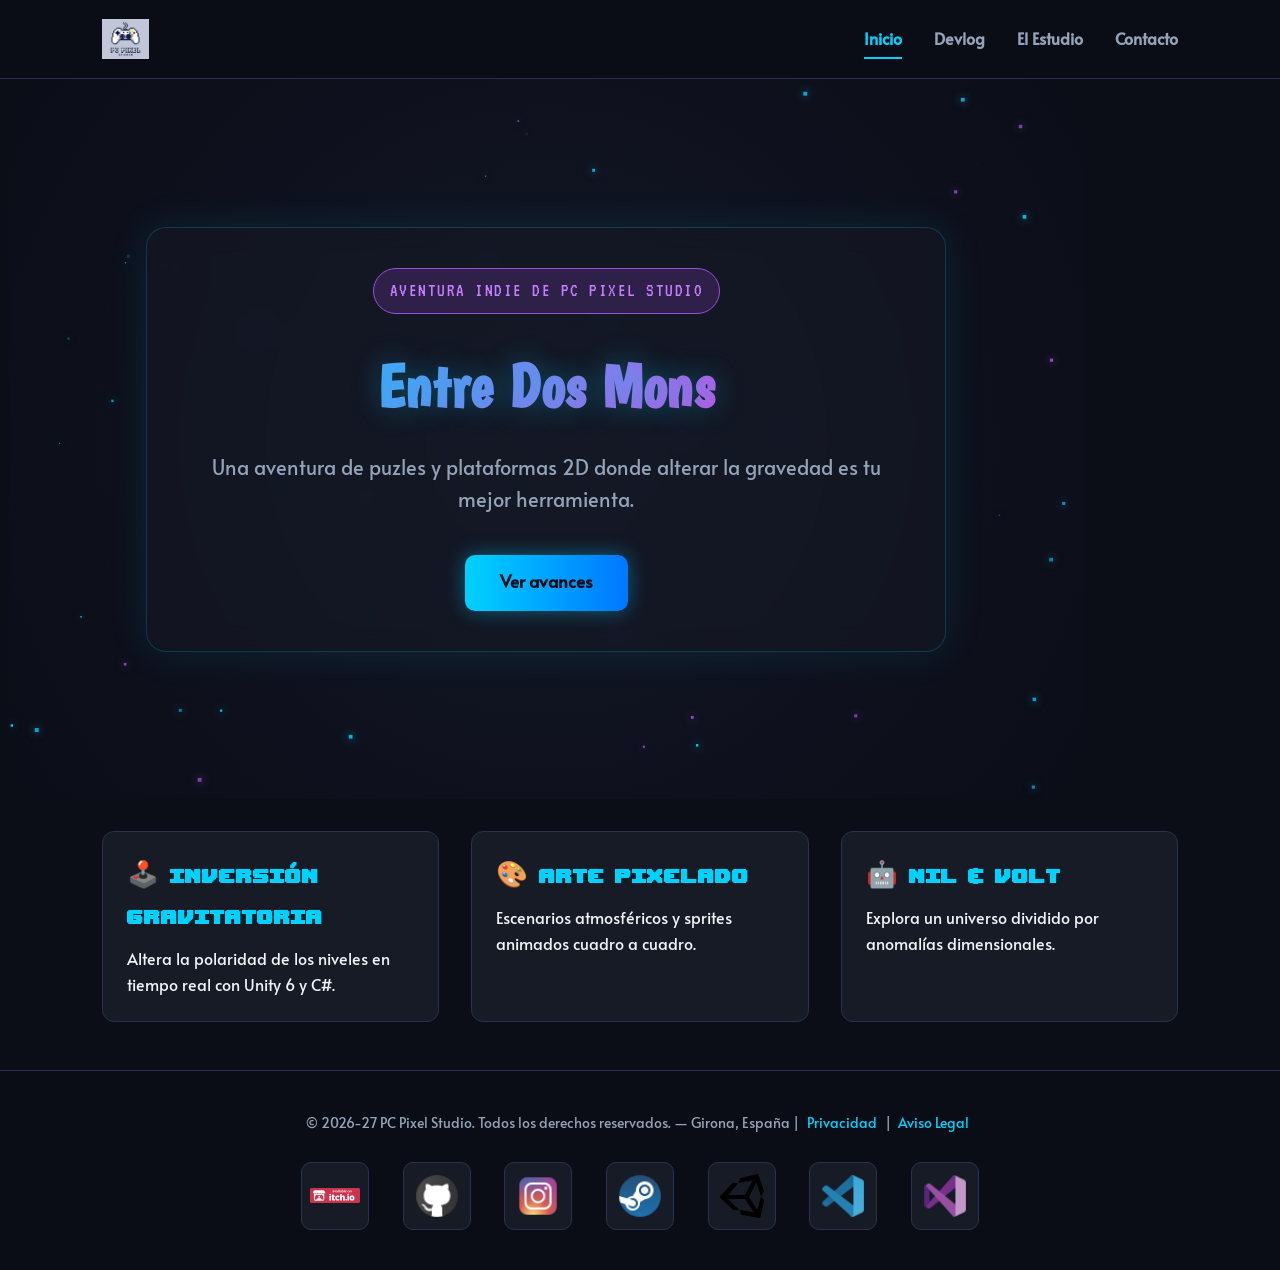
==== commit cdce3fc9: "PAGINA WEB PRIMERA SUBIDA" ====
--- a/index.html
+++ b/index.html
@@ -3,281 +3,74 @@
 <head>
   <meta charset="UTF-8">
   <meta name="viewport" content="width=device-width, initial-scale=1.0">
-  <title>Entre Dos Mons · Aventura de puzles y plataformas en pixel art | PC Pixel Studio</title>
-  <meta name="description" content="Entre Dos Mons: un explorador en el bosque, un robot en las cuevas y una sola tecla para cambiar entre los dos. Aventura 2D de puzles y plataformas en pixel art de PC Pixel Studio. Consíguelo en itch.io.">
-  <meta name="theme-color" content="#071827">
-  <meta property="og:title" content="Entre Dos Mons · Dos héroes. Dos mundos. Una sola tecla.">
-  <meta property="og:description" content="Aventura 2D de puzles y plataformas en pixel art. Lo que Nil hace en el bosque abre el camino a Volt en las cuevas. Consíguelo en itch.io.">
+  <meta name="description" content="Descubre Entre Dos Mons, la aventura indie de puzles y plataformas 2D de PC Pixel Studio donde alterar la gravedad cambia cada nivel.">
+  <meta property="og:title" content="Entre Dos Mons | PC Pixel Studio">
+  <meta property="og:description" content="Una aventura indie de puzles y plataformas 2D donde alterar la gravedad es tu mejor herramienta.">
   <meta property="og:type" content="website">
-  <meta property="og:image" content="img/og-image.jpg">
-  <meta name="twitter:card" content="summary_large_image">
-  <link rel="icon" href="favicons/favicon.ico" sizes="any">
-  <link rel="icon" type="image/png" sizes="32x32" href="favicons/favicon-32x32.png">
-  <link rel="apple-touch-icon" href="favicons/apple-touch-icon.png">
-  <link rel="preload" href="fonts/press-start-2p.woff2" as="font" type="font/woff2" crossorigin>
-  <link rel="preload" href="img/hero.jpg" as="image">
+  <title>PC Pixel Studio | Entre Dos Mons</title>
   <link rel="stylesheet" href="style.css">
-  <script type="application/ld+json">
-  {
-    "@context": "https://schema.org",
-    "@type": "VideoGame",
-    "name": "Entre Dos Mons",
-    "description": "Aventura 2D de puzles y plataformas en pixel art con dos protagonistas, Nil y Volt, cuyos mundos se afectan entre sí.",
-    "genre": ["Puzle", "Plataformas", "Aventura"],
-    "gamePlatform": "PC",
-    "inLanguage": ["es", "ca"],
-    "url": "https://pabloabaad25.itch.io/entre-dos-mundos",
-    "image": "img/poster.jpg",
-    "author": { "@type": "Organization", "name": "PC Pixel Studio" }
-  }
-  </script>
 </head>
 <body>
-  <a class="skip-link" href="#contenido">Saltar al contenido</a>
-
-  <!-- HEADER -->
   <header>
     <nav class="navbar" aria-label="Navegación principal">
-      <a href="index.html" class="logo-link" aria-label="PC Pixel Studio, inicio">
-        <img src="estudio/logo-estudio.png" alt="" class="logo-img" width="52" height="44">
-        <span class="logo-text">PC Pixel<span>Studio</span></span>
+      <a href="index.html" class="logo-link" aria-label="PC Pixel Studio, página de inicio">
+        <img src="estudio/LOGOTIP ESTUDIO.png" alt="Logotipo de PC Pixel Studio" class="logo-img">
       </a>
-      <button class="nav-toggle" type="button" aria-expanded="false" aria-controls="nav-links" aria-label="Abrir menú">☰</button>
-      <ul class="nav-links" id="nav-links">
-        <li><a href="index.html#juego">El juego</a></li>
-        <li><a href="index.html#personajes">Personajes</a></li>
-        <li><a href="index.html#galeria">Galería</a></li>
+
+      <ul class="nav-links">
+        <li><a href="index.html" class="active" aria-current="page">Inicio</a></li>
         <li><a href="devlog.html">Devlog</a></li>
-        <li><a href="studio.html">Estudio</a></li>
+        <li><a href="studio.html">El Estudio</a></li>
         <li><a href="contact.html">Contacto</a></li>
-        <li class="nav-cta"><a class="btn btn-primary btn-small" href="https://pabloabaad25.itch.io/entre-dos-mundos" target="_blank" rel="noopener noreferrer">Jugar ▶</a></li>
       </ul>
     </nav>
   </header>
 
-  <main id="contenido">
-
-    <!-- HERO -->
+  <main>
     <section class="hero-section" aria-labelledby="hero-title">
       <canvas id="anomaly-canvas" aria-hidden="true"></canvas>
       <div class="hero-content">
-        <h1 id="hero-title" class="sr-only">Entre Dos Mons</h1>
-        <img class="hero-logo" src="img/logo-entre-dos-mons.png" alt="Entre Dos Mons" width="1100" height="471">
-        <p class="hero-tagline">Dos héroes. Dos mundos.<br><em>Una sola tecla.</em></p>
-        <p class="hero-subtitle">Un explorador en el bosque. Un robot perdido en las cuevas. Lo que hace uno abre el camino al otro. Cambia entre los dos al instante y devuelve la luz al valle.</p>
+        <span class="badge">Aventura indie de PC Pixel Studio</span>
+        <h1 id="hero-title" class="hero-title">Entre Dos Mons</h1>
+        <p class="hero-subtitle">Una aventura de puzles y plataformas 2D donde alterar la gravedad es tu mejor herramienta.</p>
         <div class="hero-buttons">
-          <a href="https://pabloabaad25.itch.io/entre-dos-mundos" class="btn btn-primary" target="_blank" rel="noopener noreferrer">▶ Consíguelo en itch.io</a>
-          <a href="#galeria" class="btn btn-secondary">Ver capturas</a>
-        </div>
-        <div class="hero-tags" aria-label="Datos del juego">
-          <span class="badge badge-gold">PC</span>
-          <span class="badge">Puzles + plataformas</span>
-          <span class="badge">Pixel art</span>
-          <span class="badge">Sin violencia</span>
-          <span class="badge">Hecho en Girona</span>
-        </div>
-      </div>
-      <a class="scroll-hint" href="#juego" aria-label="Bajar a la historia">▼ Descubre más</a>
-    </section>
-
-    <!-- HISTORIA / GANCHO -->
-    <section class="section" id="juego" aria-labelledby="story-title">
-      <div class="section-inner story">
-        <div class="reveal">
-          <span class="eyebrow">La historia</span>
-          <h2 id="story-title">El valle se ha quedado a oscuras</h2>
-          <p>Una vieja estación de investigación escondida bajo la montaña ha dejado de funcionar y, desde entonces, el pueblo del valle vive sin luz.</p>
-          <p><strong>Nil</strong>, un joven explorador, sube a la montaña con el cuaderno de su padre para descubrir qué ha pasado. Muy cerca, bajo tierra, <strong>Volt</strong>, un pequeño robot de mantenimiento, despierta en la oscuridad con la batería casi vacía.</p>
-          <p>Avanzan por separado, pero no están solos: cada puzle se resuelve entre los dos, hasta que por fin se encuentran en el núcleo de la estación.</p>
-          <p class="quote">«Si el río no deja de entrar en la cueva, Volt no llegará al generador. Y sin el generador, Nil nunca subirá a la cima.»</p>
-        </div>
-        <img class="story-img reveal" src="img/nil-y-volt.jpg" alt="Nil leyendo el cuaderno de su padre en lo alto de un acantilado al atardecer, mientras Volt ilumina una cueva con su linterna" width="1024" height="572" loading="lazy">
-      </div>
-    </section>
-
-    <!-- DOS MUNDOS (interactivo) -->
-    <section class="section section-alt" id="mundos" aria-labelledby="worlds-title">
-      <div class="section-inner">
-        <div class="section-head reveal">
-          <span class="eyebrow">La mecánica estrella</span>
-          <h2 id="worlds-title">Un mundo cambia al otro</h2>
-          <p>En el juego pulsas <strong>Q</strong> para pasar de Nil a Volt. Aquí también: pruébalo.</p>
-        </div>
-
-        <div class="worlds reveal" id="worlds">
-          <article class="world world-bosque is-active" data-world="nil" aria-labelledby="w-nil">
-            <span class="badge world-label">Exterior</span>
-            <h3 id="w-nil">El bosque de Nil</h3>
-            <p>Cuerdas, péndulos y plataformas sobre el río. Salta, balancéate y usa el entorno para abrir camino.</p>
-            <ul><li class="badge">Cuerdas</li><li class="badge">Péndulos</li><li class="badge">Agua</li></ul>
-          </article>
-          <article class="world world-cuevas" data-world="volt" aria-labelledby="w-volt">
-            <span class="badge world-label">Subsuelo</span>
-            <h3 id="w-volt">Las cuevas de Volt</h3>
-            <p>Oscuridad total. Tu linterna es tu vida y gasta batería. Las botas magnéticas te dejan caminar por el techo.</p>
-            <ul><li class="badge">Linterna</li><li class="badge">Batería</li><li class="badge">Gravedad invertida</li></ul>
-          </article>
-        </div>
-
-        <div class="world-switch">
-          <button class="btn btn-ember" id="world-toggle" type="button" aria-pressed="false">
-            <span class="key" aria-hidden="true">Q</span> Cambiar a Volt
-          </button>
-          <p aria-live="polite" id="world-status">Ahora controlas a <strong>Nil</strong></p>
-        </div>
-
-        <div class="links-grid">
-          <div class="link-card reveal"><span class="icon" aria-hidden="true">🪵</span><p><strong>Nil tira un tronco al río</strong> y el agua deja de inundar la cueva de Volt.</p></div>
-          <div class="link-card reveal"><span class="icon" aria-hidden="true">⚡</span><p><strong>Volt reactiva un generador</strong> y fuera se enciende el ascensor que Nil necesita.</p></div>
-          <div class="link-card reveal"><span class="icon" aria-hidden="true">🔦</span><p><strong>La luz es un recurso:</strong> encuentra cargadores antes de que la batería llegue a cero.</p></div>
+          <a href="devlog.html" class="btn btn-primary">Ver avances</a>
         </div>
       </div>
     </section>
 
-    <!-- PERSONAJES -->
-    <section class="section" id="personajes" aria-labelledby="chars-title">
-      <div class="section-inner">
-        <div class="section-head reveal">
-          <span class="eyebrow">Los protagonistas</span>
-          <h2 id="chars-title">Conoce a Nil y Volt</h2>
-          <p>Dos formas de moverse, dos maneras de pensar cada puzle.</p>
-        </div>
-        <div class="characters">
-          <article class="character character-nil reveal">
-            <img class="character-sprite" src="img/nil.png" alt="Sprite de Nil, explorador con bufanda naranja" width="183" height="259" loading="lazy">
-            <div>
-              <h3>Nil</h3>
-              <span class="role">Explorador de montaña</span>
-              <p>Curioso, valiente y un poco cabezota. Sigue las notas del cuaderno de su padre para descubrir qué apagó el valle.</p>
-              <ul class="abilities">
-                <li>Se agarra a cuerdas y se balancea en péndulos</li>
-                <li>Mueve cajas y troncos para cambiar el terreno</li>
-                <li>Nada, corre y salta por el bosque</li>
-              </ul>
-            </div>
-          </article>
-          <article class="character character-volt reveal">
-            <img class="character-sprite" src="img/volt.png" alt="Sprite de Volt, pequeño robot de mantenimiento" width="137" height="234" loading="lazy">
-            <div>
-              <h3>Volt</h3>
-              <span class="role">Robot de mantenimiento</span>
-              <p>Pequeño, metódico y con la batería en las últimas. Conoce la estación mejor que nadie, aunque no recuerda por qué se apagó.</p>
-              <ul class="abilities">
-                <li>Invierte la gravedad con sus botas magnéticas</li>
-                <li>Ilumina las cuevas con su linterna</li>
-                <li>Activa palancas, generadores y maquinaria</li>
-              </ul>
-            </div>
-          </article>
-        </div>
-      </div>
+    <section class="grid" aria-label="Características principales del juego">
+      <article class="card">
+        <h3>🕹️ Inversión Gravitatoria</h3>
+        <p>Altera la polaridad de los niveles en tiempo real con Unity 6 y C#.</p>
+      </article>
+      <article class="card">
+        <h3>🎨 Arte Pixelado</h3>
+        <p>Escenarios atmosféricos y sprites animados cuadro a cuadro.</p>
+      </article>
+      <article class="card">
+        <h3>🤖 Nil & Volt</h3>
+        <p>Explora un universo dividido por anomalías dimensionales.</p>
+      </article>
     </section>
-
-    <!-- CARACTERÍSTICAS -->
-    <section class="section section-alt" aria-labelledby="features-title">
-      <div class="section-inner">
-        <div class="section-head reveal">
-          <span class="eyebrow">Por qué te va a gustar</span>
-          <h2 id="features-title">Lo que hace especial a Entre Dos Mons</h2>
-        </div>
-        <div class="grid">
-          <article class="card reveal"><span class="card-icon" aria-hidden="true">🔀</span><h3>Cambio instantáneo</h3><p>Una tecla y pasas de un personaje a otro, sin cargas ni esperas.</p></article>
-          <article class="card reveal"><span class="card-icon" aria-hidden="true">🧲</span><h3>Gravedad invertida</h3><p>Camina por el techo con Volt y mira cada sala desde otro ángulo.</p></article>
-          <article class="card reveal"><span class="card-icon" aria-hidden="true">🪢</span><h3>Física para jugar</h3><p>Cuerdas, péndulos, agua y cajas que reaccionan como esperas.</p></article>
-          <article class="card reveal"><span class="card-icon" aria-hidden="true">🔦</span><h3>La luz importa</h3><p>Gestiona la batería de la linterna: sin luz, las cuevas no perdonan.</p></article>
-          <article class="card reveal"><span class="card-icon" aria-hidden="true">🎨</span><h3>Pixel art a mano</h3><p>Bosques al atardecer y cuevas industriales dibujados píxel a píxel.</p></article>
-          <article class="card reveal"><span class="card-icon" aria-hidden="true">🕊️</span><h3>Reto sin violencia</h3><p>Difícil pero justo. Aquí el rival es el entorno, no los enemigos.</p></article>
-        </div>
-      </div>
-    </section>
-
-    <!-- GALERÍA -->
-    <section class="section" id="galeria" aria-labelledby="gallery-title">
-      <div class="section-inner">
-        <div class="section-head reveal">
-          <span class="eyebrow">Capturas</span>
-          <h2 id="gallery-title">Echa un vistazo</h2>
-          <p>Imágenes del juego en desarrollo con Unity 6. Pulsa cualquiera para verla en grande.</p>
-        </div>
-        <div class="gallery reveal">
-          <figure><button type="button" data-full="img/galeria/dos-mundos.jpg"><img src="img/galeria/dos-mundos.jpg" alt="Pantalla dividida: el bosque de Nil arriba y las cuevas de Volt abajo" loading="lazy"></button><figcaption>Arriba el bosque, abajo las cuevas</figcaption></figure>
-          <figure><button type="button" data-full="img/galeria/bosque-pendulo.jpg"><img src="img/galeria/bosque-pendulo.jpg" alt="Nil junto a un péndulo en el bosque" loading="lazy"></button><figcaption>Nil y los péndulos</figcaption></figure>
-          <figure><button type="button" data-full="img/galeria/cuevas-linterna.jpg"><img src="img/galeria/cuevas-linterna.jpg" alt="Volt iluminando una cueva con su linterna" loading="lazy"></button><figcaption>Volt y su linterna</figcaption></figure>
-          <figure><button type="button" data-full="img/galeria/estacion-hud.jpg"><img src="img/galeria/estacion-hud.jpg" alt="Nil en la estación abandonada con el HUD de cristales, piezas y baterías" loading="lazy"></button><figcaption>La estación abandonada</figcaption></figure>
-          <figure><button type="button" data-full="img/galeria/prologo.png"><img src="img/galeria/prologo.png" alt="Vista completa del nivel del prólogo" loading="lazy"></button><figcaption>Mapa del prólogo</figcaption></figure>
-        </div>
-      </div>
-    </section>
-
-    <!-- SI TE GUSTAN -->
-    <section class="section section-alt" aria-labelledby="inspo-title">
-      <div class="section-inner section-head reveal" style="margin-bottom:0">
-        <span class="eyebrow">Para fans de</span>
-        <h2 id="inspo-title">Si te gustaron estos, te gustará este</h2>
-        <div class="inspo">
-          <span>Celeste</span><span>Brothers: A Tale of Two Sons</span><span>Limbo</span><span>Hollow Knight</span>
-        </div>
-      </div>
-    </section>
-
-    <!-- CTA FINAL -->
-    <section class="section" id="jugar" aria-labelledby="cta-title">
-      <div class="section-inner cta reveal">
-        <img class="cta-poster" src="img/poster.jpg" alt="Póster de Entre Dos Mons con Nil y Volt" width="900" height="1350" loading="lazy">
-        <div>
-          <span class="eyebrow">Tu aventura empieza aquí</span>
-          <h2 id="cta-title">¿Listo para cruzar entre dos mundos?</h2>
-          <p>Descarga Entre Dos Mons en itch.io, deja tu comentario y síguenos en Instagram para ver cada nuevo nivel, personaje y secreto antes que nadie.</p>
-          <div class="cta-buttons">
-            <a href="https://pabloabaad25.itch.io/entre-dos-mundos" class="btn btn-primary" target="_blank" rel="noopener noreferrer">▶ Jugar en itch.io</a>
-            <a href="https://www.instagram.com/pcpixelstudio_oficial/" class="btn btn-ember" target="_blank" rel="noopener noreferrer"><img src="iconos/icon-instagram.png" alt="" width="20" height="20"> Seguir en Instagram</a>
-          </div>
-          <span class="cta-note">Juego en desarrollo activo. Tu feedback nos ayuda a mejorarlo.</span>
-        </div>
-      </div>
-    </section>
-
   </main>
 
-  <!-- FOOTER -->
   <footer>
     <div class="footer-content">
-      <div class="footer-top">
-        <div class="footer-brand">
-          <img src="estudio/logo-estudio.png" alt="PC Pixel Studio" width="66" height="56">
-          <p>Estudio indie de Girona. Hacemos juegos en pixel art con mucho cariño y algo de café.</p>
-        </div>
-        <div class="footer-col">
-          <h4>Síguenos</h4>
-          <nav class="footer-icons" aria-label="Redes sociales">
-            <a href="https://pabloabaad25.itch.io/entre-dos-mundos" target="_blank" rel="noopener noreferrer" aria-label="Entre Dos Mons en itch.io"><img src="iconos/icon-aviable-itchio.svg" alt=""></a>
-            <a href="https://www.instagram.com/pcpixelstudio_oficial/" target="_blank" rel="noopener noreferrer" aria-label="PC Pixel Studio en Instagram"><img src="iconos/icon-instagram.png" alt=""></a>
-            <a href="https://github.com/CyrailJR11/Projecte-Intermodular-de-Desenvolupament-d-Aplicacions-Multiplataforma" target="_blank" rel="noopener noreferrer" aria-label="Código del juego en GitHub"><img src="iconos/icon-github.png" alt=""></a>
-          </nav>
-        </div>
-        <div class="footer-col">
-          <h4>Hecho con</h4>
-          <div class="footer-icons">
-            <a href="https://unity.com" target="_blank" rel="noopener noreferrer" aria-label="Unity 6"><img src="iconos/icon-unity.png" alt=""></a>
-            <a href="https://visualstudio.microsoft.com" target="_blank" rel="noopener noreferrer" aria-label="Visual Studio"><img src="iconos/icon-vstudio.png" alt=""></a>
-            <a href="https://code.visualstudio.com" target="_blank" rel="noopener noreferrer" aria-label="Visual Studio Code"><img src="iconos/icon-vscode.png" alt=""></a>
-          </div>
-        </div>
-      </div>
-      <div class="footer-bottom">
-        <p>&copy; 2026-27 PC Pixel Studio · Girona, España</p>
-        <p><a href="privacy.html">Privacidad</a> · <a href="legal.html">Aviso legal</a> · <a href="contact.html">Contacto</a></p>
-      </div>
+      <p>&copy; 2026-27 PC Pixel Studio. Todos los derechos reservados. — Girona, España | <a href="privacy.html">Privacidad</a> | <a href="legal.html">Aviso Legal</a></p>
+
+      <nav class="footer-icons" aria-label="Redes sociales y herramientas">
+        <a href="https://itch.io" target="_blank" rel="noopener noreferrer" title="Itch.io" aria-label="Visitar PC Pixel Studio en Itch.io"><img src="iconos/icon-aviable-itchio.svg" alt="Itch.io"></a>
+        <a href="https://github.com" target="_blank" rel="noopener noreferrer" title="GitHub" aria-label="Visitar PC Pixel Studio en GitHub"><img src="iconos/icon-github.png" alt="GitHub"></a>
+        <a href="https://instagram.com/pcpixelstudio_oficial" target="_blank" rel="noopener noreferrer" title="Instagram" aria-label="Visitar PC Pixel Studio en Instagram"><img src="iconos/icon-instagram.png" alt="Instagram"></a>
+        <a href="https://store.steampowered.com" target="_blank" rel="noopener noreferrer" title="Steam" aria-label="Visitar Steam"><img src="iconos/icon-steam.png" alt="Steam"></a>
+        <a href="https://unity.com" target="_blank" rel="noopener noreferrer" title="Unity 6" aria-label="Visitar Unity 6"><img src="iconos/icon-unity.png" alt="Unity 6"></a>
+        <a href="https://code.visualstudio.com" target="_blank" rel="noopener noreferrer" title="VS Code" aria-label="Visitar Visual Studio Code"><img src="iconos/icon-vscode.png" alt="Visual Studio Code"></a>
+        <a href="https://visualstudio.microsoft.com" target="_blank" rel="noopener noreferrer" title="Visual Studio" aria-label="Visitar Visual Studio"><img src="iconos/icon-vstudio.png" alt="Visual Studio"></a>
+      </nav>
     </div>
   </footer>
 
-  <!-- VISOR DE CAPTURAS -->
-  <div class="lightbox" id="lightbox" role="dialog" aria-modal="true" aria-label="Captura ampliada">
-    <button class="lightbox-close" type="button" aria-label="Cerrar">✕</button>
-    <img src="" alt="">
-    <p></p>
-  </div>
-
   <script src="script.js"></script>
 </body>
-</html>
+</html>
--- a/style.css
+++ b/style.css
@@ -1,73 +1,66 @@
-/* ==========================================================
-   PC PIXEL STUDIO · ENTRE DOS MONS — ESTILOS GLOBALES
-   Tipografía oficial del proyecto:
-     · Press Start 2P  → títulos, botones, etiquetas (pixel)
-     · Atkinson Hyperlegible → texto de lectura
-   Paleta de la presentación del juego.
-   ========================================================== */
-
+/* ==========================================
+   PC PIXEL STUDIO — ESTILOS GLOBALES WEB
+   ========================================== */
+
+:root {
+  --bg-color: #0b0d17;
+  --card-bg: #161b26;
+  --primary: #00d2ff;
+  --accent: #9d4edd;
+  --text-main: #f0f3f8;
+  --text-muted: #94a3b8;
+  --border: #2a324b;
+}
+
+/* ==========================================
+   CARGA DE FUENTES LOCALES (@font-face)
+   ========================================== */
+
+/* 1. Alata (Cuerpo de texto y lectura general) */
 @font-face {
-  font-family: 'Press Start 2P';
-  src: url('fonts/press-start-2p.woff2') format('woff2');
+  font-family: 'Alata';
+  src: url('fonts/Alata-Regular.ttf') format('truetype');
   font-weight: 400;
   font-style: normal;
   font-display: swap;
 }
+
+/* 2. Boogaloo (Titulares principales / Hero / Logotipos) */
 @font-face {
-  font-family: 'Atkinson Hyperlegible';
-  src: url('fonts/atkinson-hyperlegible-400.woff2') format('woff2');
+  font-family: 'Boogaloo';
+  src: url('fonts/Boogaloo-Regular.ttf') format('truetype');
   font-weight: 400;
   font-style: normal;
   font-display: swap;
 }
+
+/* 3. VT323 (Estilo terminal 8-bit / Badges / HUD) */
 @font-face {
-  font-family: 'Atkinson Hyperlegible';
-  src: url('fonts/atkinson-hyperlegible-400-italic.woff2') format('woff2');
+  font-family: 'VT323';
+  src: url('fonts/VT323-Regular.ttf') format('truetype');
   font-weight: 400;
-  font-style: italic;
-  font-display: swap;
-}
-@font-face {
-  font-family: 'Atkinson Hyperlegible';
-  src: url('fonts/atkinson-hyperlegible-700.woff2') format('woff2');
-  font-weight: 700;
   font-style: normal;
   font-display: swap;
 }
 
-:root {
-  /* Paleta de la presentación */
-  --night: #071827;
-  --deep: #102B3A;
-  --steel: #173F55;
-  --slate: #4B6374;
-  --sky: #4B89A6;
-  --mist: #A8BDC7;
-  --cream: #F5F0D8;
-  --gold: #FFD34E;
-  --ember: #EE6C2F;
-  --leaf: #62B56B;
-
-  /* Alias usados por las páginas existentes */
-  --bg-color: var(--night);
-  --card-bg: var(--deep);
-  --primary: var(--gold);
-  --accent: var(--ember);
-  --text-main: var(--cream);
-  --text-muted: var(--mist);
-  --border: var(--steel);
-
-  --font-pixel: 'Press Start 2P', 'Courier New', monospace;
-  --font-body: 'Atkinson Hyperlegible', system-ui, -apple-system, 'Segoe UI', sans-serif;
-  --radius: 4px;
-  --max: 1180px;
-  --pixel-shadow: 4px 4px 0 #000;
-}
-
-/* ---------- Reset ---------- */
-*, *::before, *::after { margin: 0; padding: 0; box-sizing: border-box; }
-
-html { scroll-behavior: smooth; scroll-padding-top: 80px; }
+/* 4. Upheaval (Titulares Pixel Art Retro para H2 y H3) */
+@font-face {
+  font-family: 'Upheaval';
+  src: url('fonts/upheavtt.ttf') format('truetype');
+  font-weight: 400;
+  font-style: normal;
+  font-display: swap;
+}
+
+/* ==========================================
+   RESET & JERARQUÍA DE TIPOGRAFÍAS
+   ========================================== */
+
+* {
+  margin: 0;
+  padding: 0;
+  box-sizing: border-box;
+}
 
 body {
   background-color: var(--bg-color);
@@ -75,499 +68,367 @@
   min-height: 100vh;
   display: flex;
   flex-direction: column;
-  font-family: var(--font-body);
-  font-size: 1.0625rem;
-  line-height: 1.65;
-  -webkit-font-smoothing: antialiased;
-}
-
-img { max-width: 100%; height: auto; display: block; }
-
-a { color: var(--gold); }
-
-h1, h2, h3, h4,
-.pixel, .badge, .btn, .eyebrow, .logo, .nav-links a {
-  font-family: var(--font-pixel);
-  font-weight: 400;
-  letter-spacing: 0.5px;
-}
-
-h1 { font-size: clamp(1.4rem, 3.4vw, 2.4rem); line-height: 1.35; }
-h2 { font-size: clamp(1.15rem, 2.6vw, 1.75rem); line-height: 1.45; color: var(--cream); }
-h3 { font-size: 0.95rem; line-height: 1.6; color: var(--gold); }
-
-small, .retro-hud, .dialogo-box { font-family: var(--font-pixel); font-size: 0.7rem; letter-spacing: 0.5px; }
-
-.pixelated { image-rendering: pixelated; image-rendering: crisp-edges; }
-
-.sr-only {
-  position: absolute; width: 1px; height: 1px; padding: 0; margin: -1px;
-  overflow: hidden; clip: rect(0, 0, 0, 0); white-space: nowrap; border: 0;
-}
-
-.skip-link {
-  position: absolute; left: 1rem; top: -100px; z-index: 2000;
-  background: var(--gold); color: var(--night); padding: 0.75rem 1rem;
-  font-family: var(--font-pixel); font-size: 0.7rem; text-decoration: none;
-}
-.skip-link:focus { top: 1rem; }
-
-:focus-visible { outline: 3px solid var(--gold); outline-offset: 3px; }
-
-/* ---------- Navbar ---------- */
+  font-family: 'Alata', sans-serif;
+  font-size: 16px;
+  line-height: 1.6;
+}
+
+/* Asignación global de fuentes por jerarquía */
+h1, .hero-title, .logo {
+  font-family: 'Boogaloo', cursive, sans-serif;
+  letter-spacing: 1px;
+}
+
+h2, h3, .pixel-header {
+  font-family: 'Upheaval', sans-serif;
+  letter-spacing: 1px;
+}
+
+small, .badge, .retro-hud, .dialogo-box {
+  font-family: 'VT323', monospace;
+  font-size: 1.2rem;
+  letter-spacing: 1.5px;
+}
+
+/* NAVBAR MULTIPÁGINA */
 .navbar {
   display: flex;
   justify-content: space-between;
   align-items: center;
-  gap: 1rem;
-  padding: 0.75rem max(16px, calc((100% - var(--max)) / 2));
-  background: rgba(7, 24, 39, 0.92);
-  backdrop-filter: blur(8px);
-  border-bottom: 2px solid var(--steel);
+  padding: 1.2rem 8%;
+  background: rgba(11, 13, 23, 0.9);
+  backdrop-filter: blur(10px);
+  border-bottom: 1px solid var(--border);
   position: sticky;
   top: 0;
   z-index: 1000;
-  transition: box-shadow 0.3s ease, border-color 0.3s ease;
-}
-.navbar.scrolled { box-shadow: 0 8px 24px rgba(0, 0, 0, 0.6); border-bottom-color: var(--sky); }
-
-.logo-link { display: inline-flex; align-items: center; gap: 0.75rem; text-decoration: none; color: var(--cream); }
-.logo-img { height: 44px; width: auto; transition: transform 0.2s ease; }
-.logo-link:hover .logo-img { transform: scale(1.06) rotate(-3deg); }
-.logo-text { font-family: var(--font-pixel); font-size: 0.65rem; line-height: 1.5; }
-.logo-text span { color: var(--gold); display: block; }
-
-.logo { font-size: 0.9rem; color: var(--gold); text-decoration: none; }
-.logo span { color: var(--ember); }
-
-.nav-links { display: flex; align-items: center; list-style: none; gap: 1.6rem; }
+  transition: all 0.3s ease;
+}
+
+.logo {
+  font-size: 1.6rem;
+  font-weight: 800;
+  color: var(--primary);
+  text-decoration: none;
+}
+
+.logo-link {
+  display: inline-flex;
+  align-items: center;
+  text-decoration: none;
+}
+
+.logo-img {
+  height: 40px;
+  width: auto;
+  object-fit: contain;
+  transition: transform 0.3s ease;
+}
+
+.logo-img:hover {
+  transform: scale(1.05);
+}
+
+.logo span {
+  color: var(--accent);
+}
+
+.nav-links {
+  display: flex;
+  list-style: none;
+  gap: 2rem;
+}
+
 .nav-links a {
-  color: var(--mist);
+  color: var(--text-muted);
   text-decoration: none;
-  font-size: 0.62rem;
+  font-size: 1rem;
+  font-weight: 600;
+  transition: all 0.3s ease;
   padding: 0.5rem 0;
-  border-bottom: 2px solid transparent;
-  transition: color 0.2s ease, border-color 0.2s ease;
-}
-.nav-links a:hover, .nav-links a.active { color: var(--gold); border-bottom-color: var(--gold); }
-.nav-links .nav-cta a { border: 3px solid #000; padding: 0.75rem 1rem; color: var(--night); }
-.nav-links .nav-cta a:hover { color: var(--night); border-bottom-color: #000; }
-
-.nav-toggle {
-  display: none;
-  background: transparent;
-  border: 2px solid var(--steel);
-  color: var(--cream);
-  width: 44px; height: 44px;
-  cursor: pointer;
-  font-family: var(--font-body);
-  font-size: 1.5rem;
-  line-height: 1;
-}
-
-@media (max-width: 900px) {
-  .nav-toggle { display: inline-flex; align-items: center; justify-content: center; }
-  .nav-links {
-    position: absolute; top: 100%; left: 0; right: 0;
-    flex-direction: column; align-items: stretch; gap: 0;
-    background: var(--night); border-bottom: 2px solid var(--steel);
-    display: none;
-  }
-  .nav-links.open { display: flex; }
-  .nav-links li { border-top: 1px solid var(--deep); }
-  .nav-links a { display: block; padding: 1rem 16px; font-size: 0.7rem; border-bottom: 0; }
-  .nav-links .nav-cta { padding: 1rem 16px; }
-  .nav-links .nav-cta a { display: flex; justify-content: center; }
-  .logo-text { display: none; }
-}
-
-/* ---------- Layout ---------- */
-main { flex: 1; }
-
-main.page {
+}
+
+.nav-links a:hover,
+.nav-links a.active {
+  color: var(--primary);
+  border-bottom: 2px solid var(--primary);
+}
+
+/* MAIN CONTENT */
+main {
+  flex: 1;
+  padding: 3rem 8%;
+}
+
+.hero {
+  text-align: center;
+  padding: 4rem 1rem;
+}
+
+.hero h1 {
+  font-size: 3.5rem;
+  margin-bottom: 1rem;
+  background: linear-gradient(90deg, var(--primary), var(--accent));
+  -webkit-background-clip: text;
+  -webkit-text-fill-color: transparent;
+}
+
+.hero p {
+  color: var(--text-muted);
+  font-size: 1.2rem;
+  max-width: 600px;
+  margin: 0 auto 2rem;
+}
+
+/* HERO SECTION & ANOMALÍA DIMENSIONAL */
+.hero-section {
+  position: relative;
   width: 100%;
-  max-width: var(--max);
-  margin: 0 auto;
-  padding: 3rem 16px 4rem;
-}
-
-.section { padding: 5.5rem 16px; position: relative; }
-.section-inner { max-width: var(--max); margin: 0 auto; }
-.section-alt { background: var(--deep); }
-.section-head { max-width: 760px; margin: 0 auto 3rem; text-align: center; }
-.section-head p { color: var(--mist); margin-top: 1rem; font-size: 1.125rem; }
-
-.eyebrow {
+  min-height: 80vh;
+  display: flex;
+  justify-content: center;
+  align-items: center;
+  text-align: center;
+  overflow: hidden;
+  background: radial-gradient(circle at center, #131726 0%, #0b0d17 100%);
+  margin: -3rem -8.7% 2rem -8.7%;
+}
+
+#anomaly-canvas {
+  position: absolute;
+  top: 0;
+  left: 0;
+  width: 100%;
+  height: 100%;
+  z-index: 1;
+  pointer-events: none;
+}
+
+.hero-content {
+  position: relative;
+  z-index: 2;
+  max-width: 800px;
+  padding: 2.5rem;
+  background: rgba(22, 27, 38, 0.5);
+  backdrop-filter: blur(12px);
+  border: 1px solid rgba(0, 210, 255, 0.2);
+  border-radius: 20px;
+  box-shadow: 0 0 40px rgba(0, 210, 255, 0.1);
+}
+
+.badge {
   display: inline-block;
-  font-size: 0.6rem;
-  color: var(--ember);
+  padding: 0.4rem 1rem;
+  background: rgba(157, 78, 221, 0.2);
+  border: 1px solid var(--accent);
+  color: #c77dff;
+  border-radius: 50px;
+  margin-bottom: 1.5rem;
+  text-transform: uppercase;
+}
+
+.hero-title {
+  font-size: 3.8rem;
+  font-weight: 900;
   margin-bottom: 1rem;
-}
-
-/* ---------- Botones ---------- */
+  background: linear-gradient(135deg, #00d2ff 0%, #ff2bd6 100%);
+  background-clip: text;
+  -webkit-background-clip: text;
+  -webkit-text-fill-color: transparent;
+  text-shadow: 0 0 30px rgba(0, 210, 255, 0.3);
+}
+
+.hero-subtitle {
+  color: var(--text-muted);
+  font-size: 1.25rem;
+  line-height: 1.6;
+  margin-bottom: 2.5rem;
+}
+
+/* CARDS & GRID */
+.grid {
+  display: grid;
+  grid-template-columns: repeat(auto-fit, minmax(280px, 1fr));
+  gap: 2rem;
+  margin-top: 2rem;
+}
+
+.card {
+  background: var(--card-bg);
+  border: 1px solid var(--border);
+  border-radius: 12px;
+  padding: 1.5rem;
+  transition: transform 0.3s ease, border-color 0.3s ease;
+}
+
+.card:hover {
+  transform: translateY(-5px);
+  border-color: var(--primary);
+}
+
+.card h3 {
+  font-size: 1.6rem;
+  color: var(--primary);
+  margin-bottom: 0.5rem;
+}
+
+/* BOTONES */
+.hero-buttons {
+  display: flex;
+  gap: 1.5rem;
+  justify-content: center;
+  flex-wrap: wrap;
+}
+
 .btn {
   display: inline-flex;
   align-items: center;
+  gap: 0.6rem;
+  padding: 0.9rem 2.2rem;
+  font-size: 1.05rem;
+  font-weight: 700;
+  border-radius: 10px;
+  text-decoration: none;
+  transition: all 0.3s ease;
+  cursor: pointer;
+  border: none;
+}
+
+.btn-primary {
+  background: linear-gradient(90deg, #00d2ff, #0077ff);
+  color: #0b0d17;
+  box-shadow: 0 0 20px rgba(0, 210, 255, 0.4);
+}
+
+.btn-primary:hover {
+  transform: translateY(-3px);
+  box-shadow: 0 0 35px rgba(0, 210, 255, 0.7);
+  opacity: 0.95;
+}
+
+.btn-secondary {
+  background: rgba(22, 27, 38, 0.8);
+  color: var(--text-main);
+  border: 1px solid var(--border);
+}
+
+.btn-secondary:hover {
+  transform: translateY(-3px);
+  border-color: var(--accent);
+  box-shadow: 0 0 25px rgba(157, 78, 221, 0.4);
+  color: #c77dff;
+}
+
+/* FOOTER */
+footer {
+  text-align: center;
+  padding: 2.5rem 2rem;
+  border-top: 1px solid var(--border);
+  background: rgba(11, 13, 23, 0.95);
+  color: var(--text-muted);
+  font-size: 0.9rem;
+}
+
+.footer-content {
+  display: flex;
+  flex-direction: column;
+  align-items: center;
+  gap: 1.2rem;
+  max-width: 1200px;
+  margin: 0 auto;
+}
+
+.footer-icons {
+  display: flex;
   justify-content: center;
-  gap: 0.6rem;
-  padding: 1rem 1.4rem;
-  font-size: 0.72rem;
-  line-height: 1.4;
+  align-items: center;
+  gap: 1.5rem;
+  flex-wrap: wrap;
+  margin-top: 0.5rem;
+}
+
+.footer-icons a {
+  display: inline-flex;
+  padding: 0.5rem;
+  background: var(--card-bg);
+  border: 1px solid var(--border);
+  border-radius: 10px;
+  transition: all 0.3s ease;
+}
+
+.footer-icons img {
+  width: 50px;
+  height: 50px;
+  object-fit: contain;
+  filter: grayscale(30%);
+  transition: filter 0.3s ease;
+}
+
+.footer-icons a:hover {
+  transform: translateY(-4px);
+  border-color: var(--primary);
+  box-shadow: 0 0 15px rgba(0, 210, 255, 0.3);
+}
+
+.footer-icons a:hover img {
+  filter: grayscale(0%);
+}
+
+footer a {
+  color: var(--primary);
   text-decoration: none;
-  border: 3px solid #000;
-  border-radius: var(--radius);
-  box-shadow: var(--pixel-shadow);
-  cursor: pointer;
-  transition: transform 0.1s ease, box-shadow 0.1s ease, background 0.2s ease;
-}
-.btn:hover { transform: translate(-2px, -2px); box-shadow: 6px 6px 0 #000; }
-.btn:active { transform: translate(3px, 3px); box-shadow: 1px 1px 0 #000; }
-
-.btn-primary { background: var(--gold); color: var(--night); }
-.btn-primary:hover { background: #ffe07f; }
-.btn-secondary { background: var(--steel); color: var(--cream); }
-.btn-secondary:hover { background: var(--sky); }
-.btn-ember { background: var(--ember); color: #fff; }
-.btn-ember:hover { background: #ff8a52; }
-.btn-small { padding: 0.65rem 0.9rem; font-size: 0.6rem; }
-.btn img { width: 20px; height: 20px; }
-
-.hero-buttons, .cta-buttons { display: flex; gap: 1rem; justify-content: center; flex-wrap: wrap; }
-
-/* ---------- Hero ---------- */
-.hero-section {
-  position: relative;
-  min-height: calc(100svh - 70px);
-  display: flex;
-  align-items: center;
-  justify-content: center;
-  text-align: center;
-  overflow: hidden;
-  padding: 4rem 16px 6rem;
-  background: var(--night) url('img/hero.jpg') center / cover no-repeat;
-}
-.hero-section::before {
-  content: '';
-  position: absolute; inset: 0;
-  background:
-    radial-gradient(ellipse at center, rgba(7, 24, 39, 0.35) 0%, rgba(7, 24, 39, 0.75) 70%),
-    linear-gradient(180deg, rgba(7, 24, 39, 0.2) 0%, rgba(7, 24, 39, 0.1) 60%, var(--night) 100%);
-}
-#anomaly-canvas { position: absolute; inset: 0; width: 100%; height: 100%; pointer-events: none; }
-
-.hero-content { position: relative; z-index: 2; max-width: 900px; }
-.hero-logo { width: min(640px, 92%); margin: 0 auto 1.25rem; filter: drop-shadow(0 6px 0 rgba(0, 0, 0, 0.6)); }
-.hero-tagline {
-  font-family: var(--font-pixel);
-  font-size: clamp(0.8rem, 2vw, 1.15rem);
-  line-height: 1.8;
-  color: var(--cream);
-  text-shadow: 3px 3px 0 #000;
-  margin-bottom: 1.25rem;
-}
-.hero-tagline em { font-style: normal; color: var(--gold); }
-.hero-subtitle {
-  color: var(--cream);
-  font-size: 1.15rem;
-  max-width: 640px;
-  margin: 0 auto 2rem;
-  text-shadow: 0 2px 8px rgba(0, 0, 0, 0.9);
-}
-.hero-tags { display: flex; gap: 0.6rem; justify-content: center; flex-wrap: wrap; margin-top: 2rem; }
-
-.badge {
-  display: inline-block;
-  font-size: 0.55rem;
-  line-height: 1.4;
-  padding: 0.5rem 0.7rem;
-  background: rgba(7, 24, 39, 0.85);
-  color: var(--mist);
-  border: 2px solid var(--steel);
-  border-radius: var(--radius);
-}
-.badge-gold { color: var(--gold); border-color: var(--gold); }
-
-.scroll-hint {
-  position: absolute; bottom: 1.5rem; left: 50%; transform: translateX(-50%);
-  z-index: 2; color: var(--mist); text-decoration: none;
-  font-family: var(--font-pixel); font-size: 0.55rem;
-  animation: bob 1.6s ease-in-out infinite;
-}
-@keyframes bob { 50% { transform: translate(-50%, 6px); } }
-
-/* ---------- Historia ---------- */
-.story { display: grid; grid-template-columns: 1.1fr 1fr; gap: 3rem; align-items: center; }
-.story p { color: var(--mist); margin-top: 1rem; font-size: 1.125rem; }
-.story p strong { color: var(--cream); }
-.story-img {
-  border: 4px solid #000;
-  box-shadow: 8px 8px 0 var(--steel);
-  border-radius: var(--radius);
-}
-.quote {
-  margin-top: 1.75rem;
-  padding: 1rem 1.25rem;
-  border-left: 4px solid var(--ember);
-  background: rgba(238, 108, 47, 0.08);
-  font-style: italic;
-  color: var(--cream);
-}
-@media (max-width: 860px) { .story { grid-template-columns: 1fr; } }
-
-/* ---------- Dos mundos (switch interactivo) ---------- */
-.worlds { display: grid; grid-template-columns: 1fr 1fr; gap: 0; border: 4px solid #000; box-shadow: 8px 8px 0 #000; }
-.world {
-  position: relative;
-  min-height: 480px;
-  display: flex;
-  flex-direction: column;
-  justify-content: flex-end;
-  padding: 1.75rem;
-  background-size: cover;
-  background-position: center;
-  transition: filter 0.4s ease, flex 0.4s ease, opacity 0.4s ease;
-  isolation: isolate;
-}
-.world::before { content: ''; position: absolute; inset: 0; z-index: -1; background: linear-gradient(180deg, transparent 35%, rgba(7, 24, 39, 0.88) 62%, rgba(7, 24, 39, 0.98) 100%); }
-.world-bosque { background-image: url('img/galeria/bosque-pendulo.jpg'); background-position: center top; }
-.world-cuevas { background-image: url('img/galeria/cuevas-linterna.jpg'); background-position: center top; }
-.world h3 { font-size: 1rem; margin-bottom: 0.75rem; }
-.world-bosque h3 { color: var(--leaf); }
-.world-cuevas h3 { color: var(--sky); }
-.world p { color: var(--cream); max-width: 420px; }
-.world ul { list-style: none; margin-top: 0.75rem; display: flex; flex-wrap: wrap; gap: 0.4rem; }
-.world:not(.is-active) { filter: grayscale(0.85) brightness(0.45); }
-.world-label { position: absolute; top: 1rem; left: 1rem; }
-
-.world-switch { display: flex; justify-content: center; align-items: center; gap: 1rem; margin-top: 2rem; flex-wrap: wrap; }
-.key {
-  display: inline-flex; align-items: center; justify-content: center;
-  min-width: 2.4rem; height: 2.4rem; padding: 0 0.5rem;
-  font-family: var(--font-pixel); font-size: 0.8rem;
-  background: var(--cream); color: var(--night);
-  border: 3px solid #000; border-bottom-width: 6px; border-radius: var(--radius);
-}
-.world-switch p { color: var(--mist); font-size: 0.95rem; }
-
-.links-grid { display: grid; grid-template-columns: repeat(auto-fit, minmax(260px, 1fr)); gap: 1.25rem; margin-top: 2.5rem; }
-.link-card {
-  display: flex; gap: 1rem; align-items: flex-start;
-  padding: 1.25rem; background: var(--night); border: 2px solid var(--steel); border-radius: var(--radius);
-}
-.link-card .icon { font-size: 1.6rem; line-height: 1; }
-.link-card p { color: var(--mist); font-size: 1rem; }
-.link-card strong { color: var(--cream); }
-
-@media (max-width: 760px) {
-  .worlds { grid-template-columns: 1fr; }
-  .world { min-height: 340px; }
-}
-
-/* ---------- Personajes ---------- */
-.characters { display: grid; grid-template-columns: 1fr 1fr; gap: 2rem; }
-.character {
-  display: grid;
-  grid-template-columns: 150px 1fr;
-  gap: 1.5rem;
-  align-items: center;
-  padding: 2rem;
-  background: var(--night);
-  border: 3px solid var(--steel);
-  border-radius: var(--radius);
-  position: relative;
-  overflow: hidden;
-}
-.character::after {
-  content: ''; position: absolute; left: 0; right: 0; bottom: 0; height: 6px;
-}
-.character-nil::after { background: var(--ember); }
-.character-volt::after { background: var(--sky); }
-.character-sprite {
-  width: 150px; height: 200px; object-fit: contain;
-  image-rendering: pixelated;
-  filter: drop-shadow(4px 4px 0 rgba(0, 0, 0, 0.6));
-  transition: transform 0.2s ease;
-}
-.character:hover .character-sprite { transform: translateY(-6px); }
-.character h3 { font-size: 1.15rem; margin-bottom: 0.25rem; }
-.character-nil h3 { color: var(--ember); }
-.character-volt h3 { color: var(--sky); }
-.character .role { font-family: var(--font-pixel); font-size: 0.55rem; color: var(--mist); margin-bottom: 1rem; display: block; }
-.character p { color: var(--cream); }
-.abilities { list-style: none; margin-top: 1rem; display: grid; gap: 0.4rem; }
-.abilities li { color: var(--mist); padding-left: 1.4rem; position: relative; font-size: 1rem; }
-.abilities li::before { content: '▸'; position: absolute; left: 0; color: var(--gold); }
-
-@media (max-width: 960px) { .characters { grid-template-columns: 1fr; } }
-@media (max-width: 520px) {
-  .character { grid-template-columns: 1fr; text-align: center; padding: 1.5rem; }
-  .character-sprite { margin: 0 auto; }
-  .abilities { text-align: left; }
-}
-
-/* ---------- Características ---------- */
-.grid {
-  display: grid;
-  grid-template-columns: repeat(auto-fit, minmax(300px, 1fr));
-  gap: 1.5rem;
-  margin-top: 2rem;
-}
-.card {
-  background: var(--card-bg);
-  border: 2px solid var(--border);
-  border-radius: var(--radius);
-  padding: 1.6rem;
-  transition: transform 0.2s ease, border-color 0.2s ease, box-shadow 0.2s ease;
-}
-.section-alt .card { background: var(--night); }
-.card:hover { transform: translate(-3px, -3px); border-color: var(--gold); box-shadow: 6px 6px 0 #000; }
-.card h3 { font-size: 0.8rem; color: var(--gold); margin: 0.75rem 0 0.6rem; }
-.card p { color: var(--mist); }
-.card-icon { font-size: 2rem; line-height: 1; }
-
-/* ---------- Galería ---------- */
-.gallery { display: grid; grid-template-columns: repeat(6, 1fr); grid-auto-rows: 210px; gap: 1rem; }
-.gallery figure { margin: 0; position: relative; overflow: hidden; border: 3px solid #000; border-radius: var(--radius); background: #000; }
-.gallery figure:nth-child(1) { grid-column: span 4; grid-row: span 2; }
-.gallery figure:nth-child(2), .gallery figure:nth-child(3) { grid-column: span 2; }
-.gallery figure:nth-child(4), .gallery figure:nth-child(5) { grid-column: span 3; }
-.gallery button { all: unset; display: block; width: 100%; height: 100%; cursor: zoom-in; }
-.gallery button:focus-visible { outline: 3px solid var(--gold); outline-offset: -3px; }
-.gallery img { width: 100%; height: 100%; object-fit: cover; object-position: center top; image-rendering: pixelated; transition: transform 0.4s ease; }
-.gallery figure:hover img { transform: scale(1.04); }
-.gallery figcaption {
-  position: absolute; left: 0; right: 0; bottom: 0;
-  padding: 0.6rem 0.8rem;
-  background: linear-gradient(180deg, transparent, rgba(0, 0, 0, 0.85));
-  font-family: var(--font-pixel); font-size: 0.55rem; color: var(--cream);
-  pointer-events: none;
-}
-@media (max-width: 760px) {
-  .gallery { grid-template-columns: 1fr 1fr; grid-auto-rows: 200px; }
-  .gallery figure:nth-child(n) { grid-column: span 2; grid-row: auto; }
-}
-
-.lightbox {
-  position: fixed; inset: 0; z-index: 3000;
-  background: rgba(0, 0, 0, 0.92);
-  display: none; align-items: center; justify-content: center;
-  padding: 16px;
-}
-.lightbox.open { display: flex; }
-.lightbox img { max-width: min(1400px, 100%); max-height: 85vh; image-rendering: pixelated; border: 3px solid var(--steel); }
-.lightbox p { position: absolute; bottom: 1.25rem; left: 16px; right: 16px; text-align: center; font-family: var(--font-pixel); font-size: 0.6rem; color: var(--cream); }
-.lightbox-close {
-  position: absolute; top: 16px; right: 16px;
-  width: 48px; height: 48px;
-  background: var(--gold); color: var(--night); border: 3px solid #000;
-  font-family: var(--font-pixel); font-size: 1rem; cursor: pointer;
-}
-
-/* ---------- Si te gustan... ---------- */
-.inspo { display: flex; flex-wrap: wrap; justify-content: center; gap: 0.75rem; margin-top: 1.5rem; }
-.inspo span {
-  font-family: var(--font-pixel); font-size: 0.65rem;
-  padding: 0.75rem 1rem; border: 2px dashed var(--slate); color: var(--cream); border-radius: var(--radius);
-}
-
-/* ---------- CTA final ---------- */
-.cta {
-  display: grid; grid-template-columns: 340px 1fr; gap: 3rem; align-items: center;
-  padding: 3rem;
-  background:
-    radial-gradient(circle at 85% 15%, rgba(255, 211, 78, 0.18), transparent 45%),
-    radial-gradient(circle at 10% 90%, rgba(238, 108, 47, 0.18), transparent 45%),
-    linear-gradient(135deg, var(--steel), var(--night));
-  border: 4px solid #000;
-  box-shadow: 10px 10px 0 #000;
-  border-radius: var(--radius);
-}
-.cta-poster { border: 4px solid #000; box-shadow: 6px 6px 0 var(--gold); transform: rotate(-2deg); }
-.cta h2 { color: var(--gold); }
-.cta p { color: var(--cream); margin: 1rem 0 2rem; font-size: 1.125rem; }
-.cta .cta-buttons { justify-content: flex-start; }
-.cta-note { display: block; margin-top: 1.25rem; color: var(--mist); font-size: 0.9rem; }
-@media (max-width: 860px) {
-  .cta { grid-template-columns: 1fr; padding: 2rem 1.25rem; text-align: center; }
-  .cta-poster { max-width: 240px; margin: 0 auto; }
-  .cta .cta-buttons { justify-content: center; }
-}
-
-/* ---------- Devlog ---------- */
-.devlog-list { display: grid; gap: 1.25rem; margin-top: 2rem; }
-.devlog-entry { display: grid; grid-template-columns: 120px 1fr; gap: 1.5rem; }
-.devlog-entry .tag { font-family: var(--font-pixel); font-size: 0.6rem; color: var(--ember); padding-top: 0.25rem; }
-.devlog-entry img { margin-top: 1rem; border: 3px solid #000; image-rendering: pixelated; border-radius: var(--radius); }
-@media (max-width: 640px) { .devlog-entry { grid-template-columns: 1fr; gap: 0.5rem; } }
-
-/* ---------- Contacto ---------- */
-.contact-grid { display: grid; grid-template-columns: repeat(auto-fit, minmax(240px, 1fr)); gap: 1.25rem; margin-top: 2rem; }
-.contact-card { text-decoration: none; color: inherit; display: block; }
-.contact-card h3 { margin-top: 0.75rem; }
-.contact-card p { word-break: break-word; }
-
-/* ---------- Footer ---------- */
-footer {
-  border-top: 2px solid var(--steel);
-  background: #04101b;
-  padding: 3rem 16px 2rem;
-  margin-top: auto;
-}
-.footer-content { max-width: var(--max); margin: 0 auto; display: grid; gap: 2rem; }
-.footer-top { display: flex; justify-content: space-between; gap: 2rem; flex-wrap: wrap; }
-.footer-brand { display: flex; align-items: center; gap: 1rem; }
-.footer-brand img { height: 56px; width: auto; }
-.footer-brand p { color: var(--mist); font-size: 0.95rem; max-width: 320px; }
-.footer-col h4 { font-size: 0.6rem; color: var(--gold); margin-bottom: 0.9rem; }
-.footer-icons { display: flex; gap: 0.75rem; flex-wrap: wrap; align-items: center; }
-.footer-icons a {
-  display: inline-flex; align-items: center; justify-content: center;
-  width: 44px; height: 44px; padding: 8px;
-  background: var(--deep); border: 2px solid var(--steel); border-radius: var(--radius);
-  transition: border-color 0.2s ease, transform 0.2s ease;
-}
-.footer-icons img { width: 100%; height: 100%; object-fit: contain; }
-.footer-icons a:hover { border-color: var(--gold); transform: translateY(-3px); }
-.footer-bottom {
-  display: flex; justify-content: space-between; gap: 1rem; flex-wrap: wrap;
-  padding-top: 1.5rem; border-top: 1px solid var(--deep);
-  color: var(--slate); font-size: 0.9rem;
-}
-.footer-bottom p { color: var(--mist); }
-footer a { color: var(--mist); text-decoration: none; }
-footer a:hover { color: var(--gold); text-decoration: underline; }
-
-/* ---------- Páginas interiores ---------- */
-.page-head { margin-bottom: 2.5rem; }
-.page-head p { color: var(--mist); margin-top: 1rem; font-size: 1.125rem; max-width: 720px; }
-
+  margin: 0 0.3rem;
+  transition: color 0.3s ease;
+}
+
+footer a:hover {
+  color: var(--accent);
+  text-decoration: underline;
+}
+
+/* PÁGINAS LEGALES */
 .legal-container {
   max-width: 900px;
   margin: 0 auto;
   padding: 2rem;
   background: var(--card-bg);
-  border: 2px solid var(--border);
-  border-radius: var(--radius);
-  box-shadow: 8px 8px 0 #000;
-}
-.legal-container h1 { font-size: clamp(1.1rem, 3vw, 1.6rem); color: var(--gold); margin-bottom: 1rem; }
-.last-update { color: var(--mist); font-size: 0.9rem; margin-bottom: 2rem; border-bottom: 1px solid var(--border); padding-bottom: 1rem; }
-.legal-content h2 { font-size: 0.85rem; color: var(--ember); margin: 2rem 0 0.8rem; }
-.legal-content p { color: var(--text-main); margin-bottom: 1rem; }
-.legal-content ul { margin: 0.8rem 0 1.2rem 1.5rem; color: var(--mist); }
-.legal-content li { margin-bottom: 0.5rem; }
-
-/* ---------- Animaciones de aparición ---------- */
-.reveal { opacity: 0; transform: translateY(24px); transition: opacity 0.6s ease, transform 0.6s ease; }
-.reveal.visible { opacity: 1; transform: none; }
-
-@media (prefers-reduced-motion: reduce) {
-  html { scroll-behavior: auto; }
-  *, *::before, *::after { animation: none !important; transition: none !important; }
-  .reveal { opacity: 1; transform: none; }
-}
-
-@media (max-width: 600px) {
-  .section { padding: 4rem 16px; }
-  .hero-buttons .btn, .cta-buttons .btn { width: 100%; }
-}
+  border: 1px solid var(--border);
+  border-radius: 16px;
+  box-shadow: 0 0 30px rgba(0, 0, 0, 0.4);
+}
+
+.legal-container h1 {
+  font-size: 2.5rem;
+  color: var(--primary);
+  margin-bottom: 0.5rem;
+}
+
+.last-update {
+  color: var(--text-muted);
+  font-size: 0.9rem;
+  margin-bottom: 2rem;
+  border-bottom: 1px solid var(--border);
+  padding-bottom: 1rem;
+}
+
+.legal-content h2 {
+  font-size: 1.6rem;
+  color: #c77dff;
+  margin: 1.8rem 0 0.8rem 0;
+}
+
+.legal-content p {
+  color: var(--text-main);
+  line-height: 1.7;
+  margin-bottom: 1rem;
+}
+
+.legal-content ul {
+  margin: 0.8rem 0 1.2rem 1.5rem;
+  color: var(--text-muted);
+}
+
+.legal-content li {
+  margin-bottom: 0.5rem;
+  line-height: 1.6;
+}
